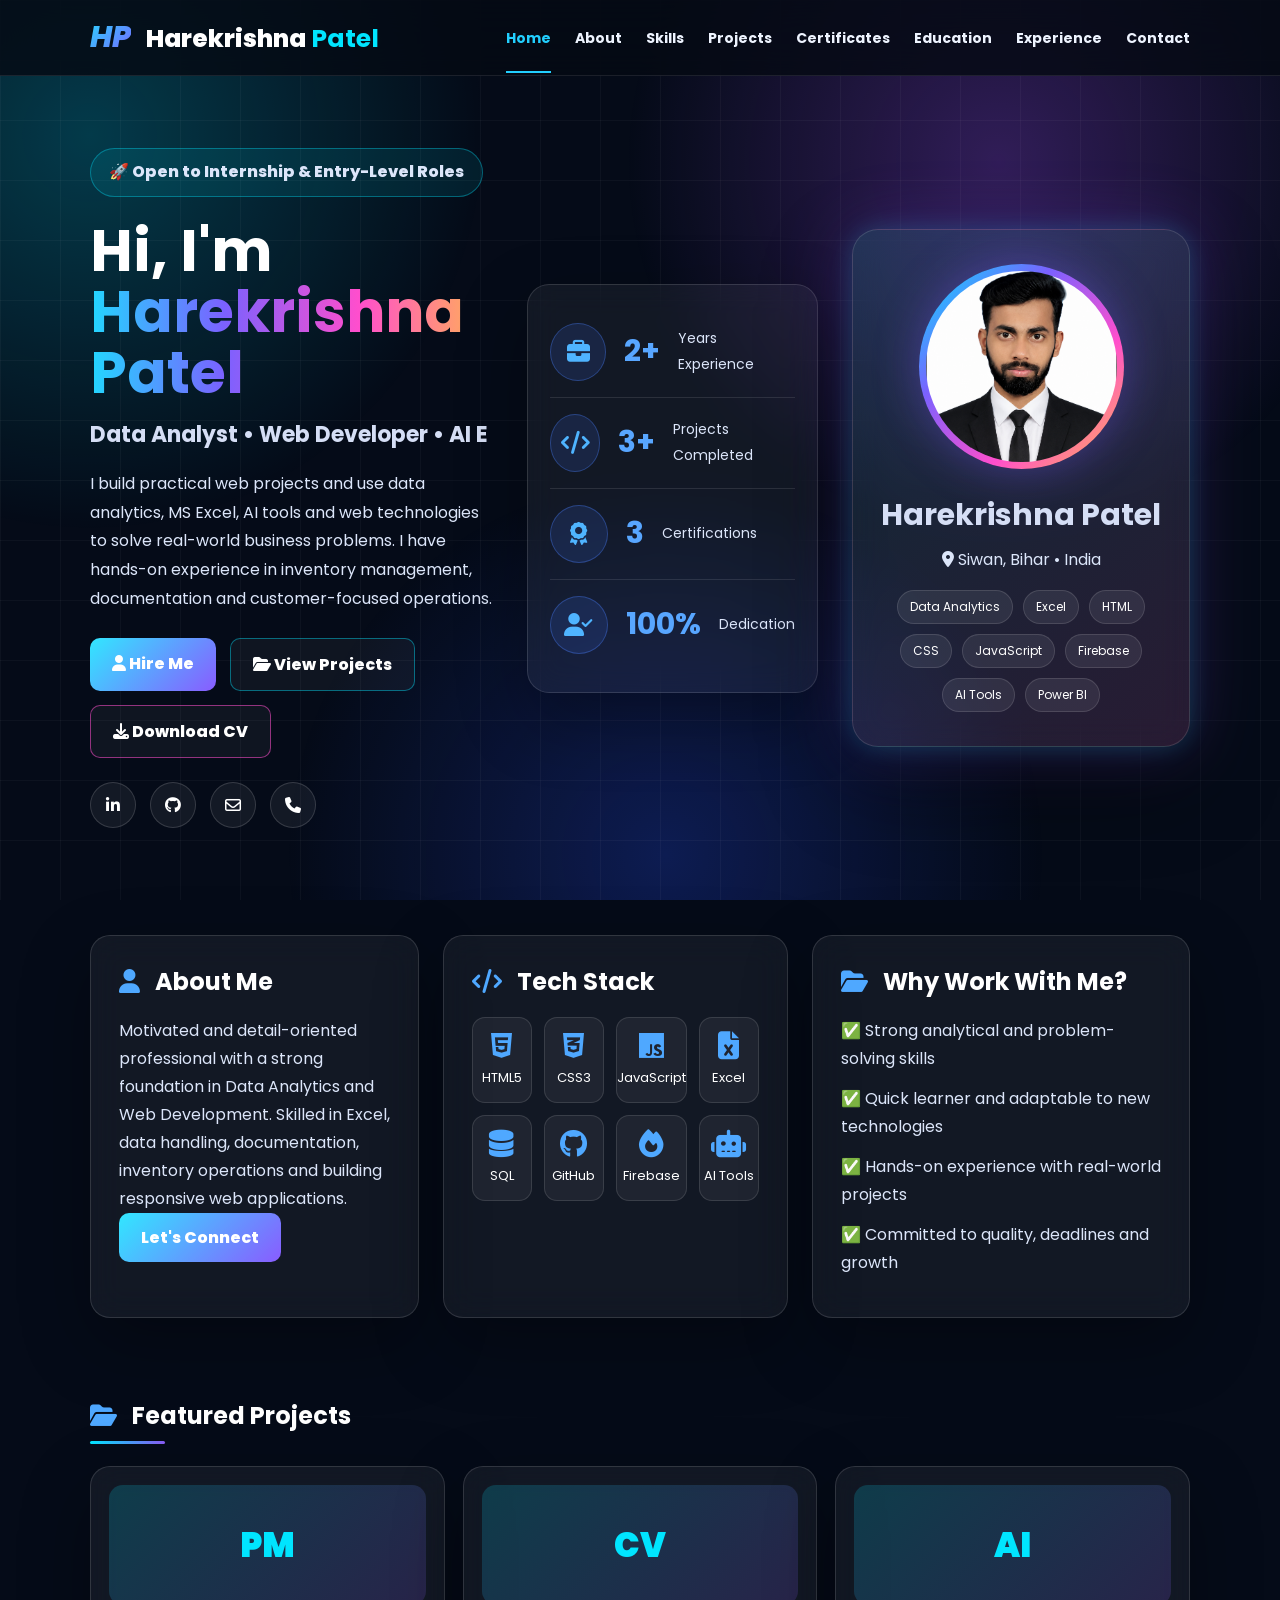
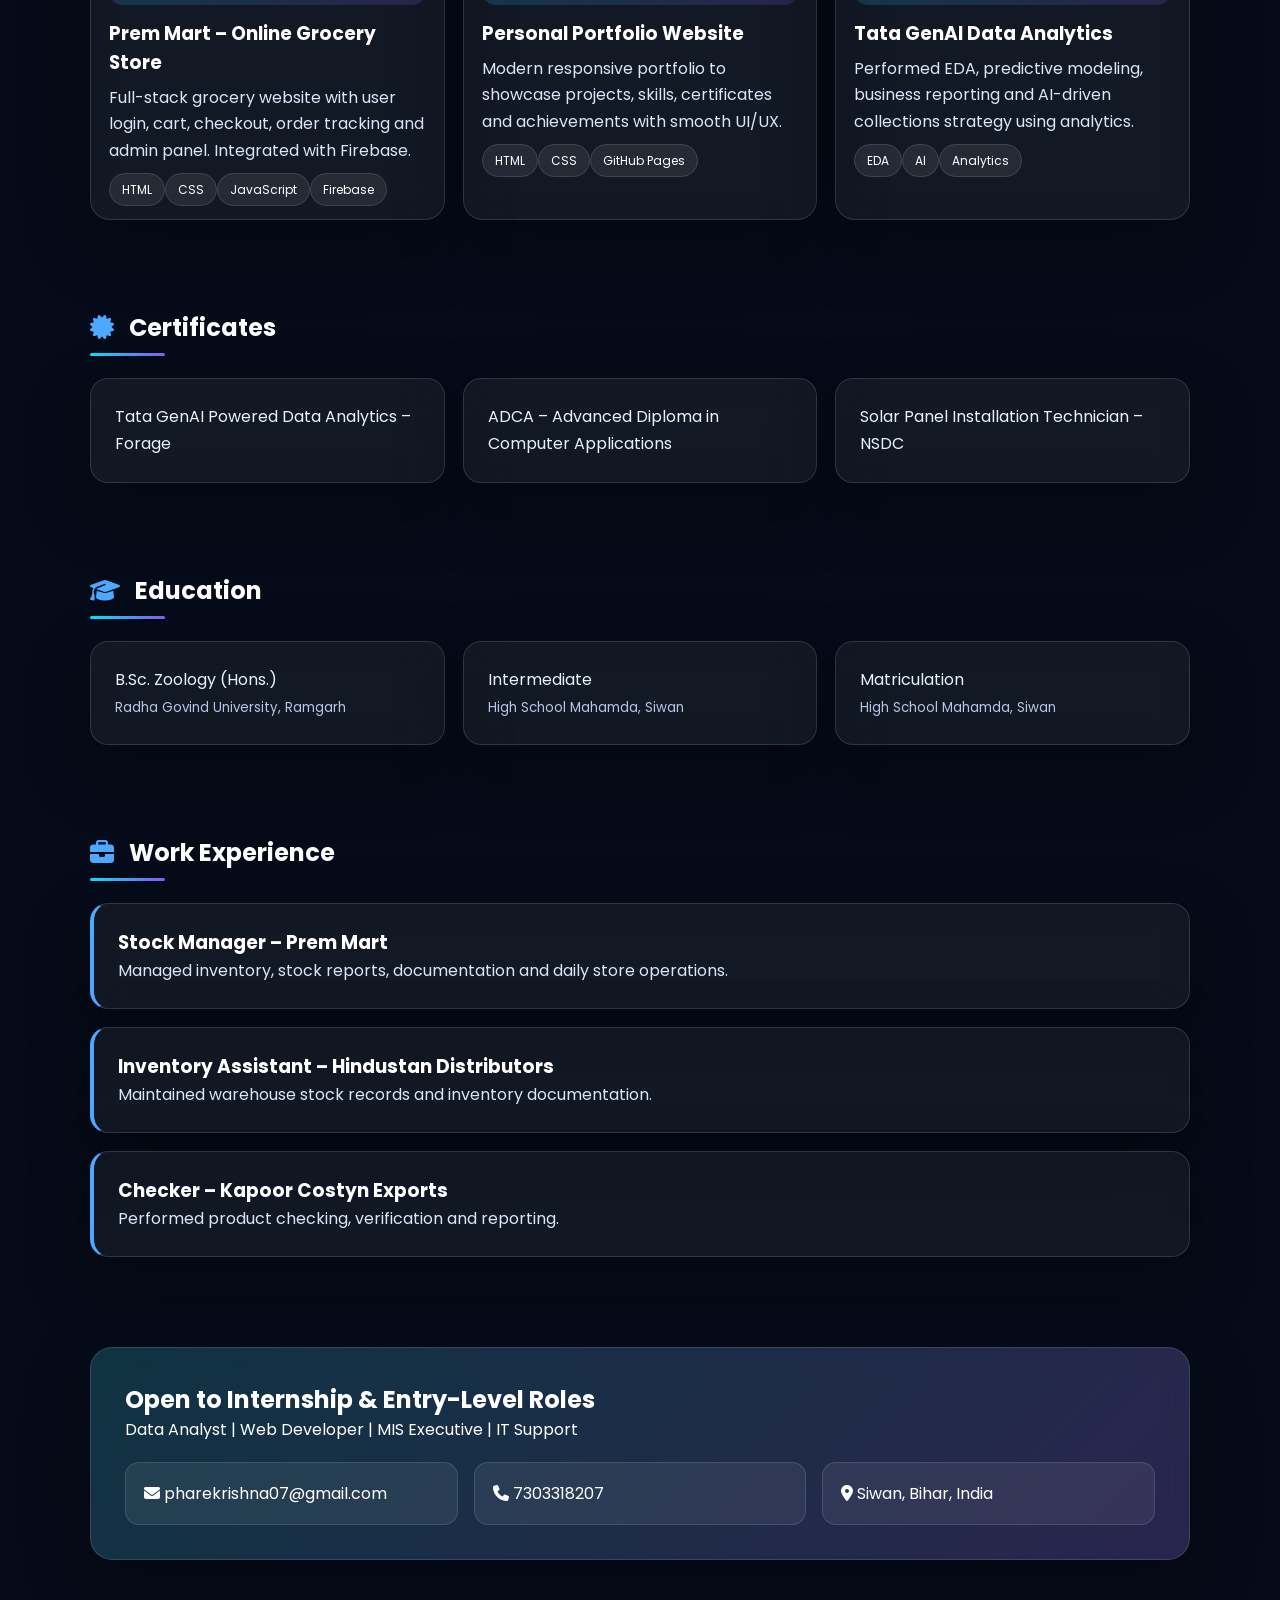
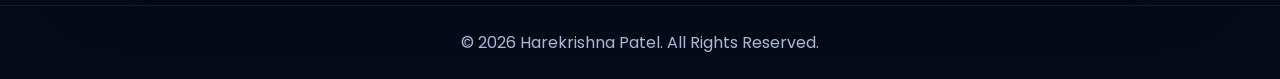
==== index.html @ 3c2cf958 "Add files via upload" ====
<!DOCTYPE html>
<html lang="en">
<head>
<meta charset="UTF-8"><meta name="viewport" content="width=device-width, initial-scale=1.0">
<title>Harekrishna Patel | Portfolio</title>
<link rel="stylesheet" href="style.css">
<link href="https://fonts.googleapis.com/css2?family=Poppins:wght@400;500;600;700;800;900&display=swap" rel="stylesheet">
<link rel="stylesheet" href="https://cdnjs.cloudflare.com/ajax/libs/font-awesome/6.5.0/css/all.min.css"/>
</head>
<body>
<header class="navbar">
  <div class="brand"><span>HP</span> Harekrishna <b>Patel</b></div>
  <nav>
    <a href="#home" class="active">Home</a><a href="#about">About</a><a href="#skills">Skills</a><a href="#projects">Projects</a><a href="#certificates">Certificates</a><a href="#education">Education</a><a href="#experience">Experience</a><a href="#contact">Contact</a>
  </nav>
</header>

<section id="home" class="hero">
  <div class="hero-text">
    <p class="badge">🚀 Open to Internship & Entry-Level Roles</p>
    <h1>Hi, I'm <span>Harekrishna Patel</span></h1>
    <h2 id="typing">Data Analyst • Web Developer • AI Enthusiast</h2>
    <p>I build practical web projects and use data analytics, MS Excel, AI tools and web technologies to solve real-world business problems. I have hands-on experience in inventory management, documentation and customer-focused operations.</p>
    <div class="btns">
      <a class="btn primary" href="#contact"><i class="fa-solid fa-user"></i> Hire Me</a>
      <a class="btn" href="#projects"><i class="fa-solid fa-folder-open"></i> View Projects</a>
      <a class="btn pink" href="Cv_Harekrishna_Patel.pdf" download><i class="fa-solid fa-download"></i> Download CV</a>
    </div>
    <div class="socials">
      <a href="https://www.linkedin.com/in/harekrishna-patel-20a221259" target="_blank"><i class="fa-brands fa-linkedin-in"></i></a>
      <a href="https://github.com/Harekrishna-9" target="_blank"><i class="fa-brands fa-github"></i></a>
      <a href="mailto:pharekrishna07@gmail.com"><i class="fa-regular fa-envelope"></i></a>
      <a href="tel:7303318207"><i class="fa-solid fa-phone"></i></a>
    </div>
  </div>
  <div class="stats-card">
    <div><i class="fa-solid fa-briefcase"></i><h3>2+</h3><p>Years Experience</p></div>
    <div><i class="fa-solid fa-code"></i><h3>3+</h3><p>Projects Completed</p></div>
    <div><i class="fa-solid fa-award"></i><h3>3</h3><p>Certifications</p></div>
    <div><i class="fa-solid fa-user-check"></i><h3>100%</h3><p>Dedication</p></div>
  </div>
  <div class="profile-card">
    <div class="photo"><img src="profile.jpg" alt="Harekrishna Patel"></div>
    <h2>Harekrishna Patel</h2><p><i class="fa-solid fa-location-dot"></i> Siwan, Bihar • India</p>
    <div class="chips"><span>Data Analytics</span><span>Excel</span><span>HTML</span><span>CSS</span><span>JavaScript</span><span>Firebase</span><span>AI Tools</span><span>Power BI</span></div>
  </div>
</section>

<section class="triple" id="about">
  <div class="glass"><h2><i class="fa-solid fa-user"></i> About Me</h2><p>Motivated and detail-oriented professional with a strong foundation in Data Analytics and Web Development. Skilled in Excel, data handling, documentation, inventory operations and building responsive web applications.</p><a class="btn primary small" href="#contact">Let's Connect</a></div>
  <div class="glass" id="skills"><h2><i class="fa-solid fa-code"></i> Tech Stack</h2><div class="skill-grid"><div><i class="fa-brands fa-html5"></i><span>HTML5</span></div><div><i class="fa-brands fa-css3-alt"></i><span>CSS3</span></div><div><i class="fa-brands fa-js"></i><span>JavaScript</span></div><div><i class="fa-solid fa-file-excel"></i><span>Excel</span></div><div><i class="fa-solid fa-database"></i><span>SQL</span></div><div><i class="fa-brands fa-github"></i><span>GitHub</span></div><div><i class="fa-solid fa-fire"></i><span>Firebase</span></div><div><i class="fa-solid fa-robot"></i><span>AI Tools</span></div></div></div>
  <div class="glass why"><h2><i class="fa-solid fa-folder-open"></i> Why Work With Me?</h2><p>✅ Strong analytical and problem-solving skills</p><p>✅ Quick learner and adaptable to new technologies</p><p>✅ Hands-on experience with real-world projects</p><p>✅ Committed to quality, deadlines and growth</p></div>
</section>

<section id="projects" class="section"><div class="title"><h2><i class="fa-solid fa-folder-open"></i> Featured Projects</h2></div><div class="projects">
<article class="project"><div class="thumb">PM</div><h3>Prem Mart – Online Grocery Store</h3><p>Full-stack grocery website with user login, cart, checkout, order tracking and admin panel. Integrated with Firebase.</p><span>HTML</span><span>CSS</span><span>JavaScript</span><span>Firebase</span></article>
<article class="project"><div class="thumb">CV</div><h3>Personal Portfolio Website</h3><p>Modern responsive portfolio to showcase projects, skills, certificates and achievements with smooth UI/UX.</p><span>HTML</span><span>CSS</span><span>GitHub Pages</span></article>
<article class="project"><div class="thumb">AI</div><h3>Tata GenAI Data Analytics</h3><p>Performed EDA, predictive modeling, business reporting and AI-driven collections strategy using analytics.</p><span>EDA</span><span>AI</span><span>Analytics</span></article>
</div></section>

<section id="certificates" class="section"><div class="title"><h2><i class="fa-solid fa-certificate"></i> Certificates</h2></div><div class="cards"><div>Tata GenAI Powered Data Analytics – Forage</div><div>ADCA – Advanced Diploma in Computer Applications</div><div>Solar Panel Installation Technician – NSDC</div></div></section>
<section id="education" class="section"><div class="title"><h2><i class="fa-solid fa-graduation-cap"></i> Education</h2></div><div class="cards"><div>B.Sc. Zoology (Hons.)<br><small>Radha Govind University, Ramgarh</small></div><div>Intermediate<br><small>High School Mahamda, Siwan</small></div><div>Matriculation<br><small>High School Mahamda, Siwan</small></div></div></section>
<section id="experience" class="section"><div class="title"><h2><i class="fa-solid fa-briefcase"></i> Work Experience</h2></div><div class="timeline"><div><h3>Stock Manager – Prem Mart</h3><p>Managed inventory, stock reports, documentation and daily store operations.</p></div><div><h3>Inventory Assistant – Hindustan Distributors</h3><p>Maintained warehouse stock records and inventory documentation.</p></div><div><h3>Checker – Kapoor Costyn Exports</h3><p>Performed product checking, verification and reporting.</p></div></div></section>
<section id="contact" class="section contact"><div class="contact-box"><h2>Open to Internship & Entry-Level Roles</h2><p>Data Analyst | Web Developer | MIS Executive | IT Support</p><div class="contact-grid"><div><i class="fa-solid fa-envelope"></i> pharekrishna07@gmail.com</div><div><i class="fa-solid fa-phone"></i> 7303318207</div><div><i class="fa-solid fa-location-dot"></i> Siwan, Bihar, India</div></div></div></section>
<footer>© 2026 Harekrishna Patel. All Rights Reserved.</footer>
<script src="script.js"></script>
</body></html>
---- style.css ----
*{margin:0;padding:0;box-sizing:border-box;scroll-behavior:smooth}body{font-family:Poppins,sans-serif;background:#050b18;color:white;overflow-x:hidden}body:before{content:"";position:fixed;inset:0;background:linear-gradient(rgba(255,255,255,.035) 1px,transparent 1px),linear-gradient(90deg,rgba(255,255,255,.035) 1px,transparent 1px),radial-gradient(circle at 7% 15%,rgba(0,229,255,.22),transparent 28%),radial-gradient(circle at 78% 18%,rgba(165,76,255,.28),transparent 30%),radial-gradient(circle at 52% 95%,rgba(40,80,255,.25),transparent 35%);background-size:60px 60px,60px 60px,100% 100%,100% 100%,100% 100%;z-index:-2}.navbar{height:76px;padding:0 7%;display:flex;align-items:center;justify-content:space-between;position:sticky;top:0;z-index:99;background:rgba(5,10,20,.82);backdrop-filter:blur(20px);border-bottom:1px solid rgba(255,255,255,.09)}.brand{font-size:25px;font-weight:800}.brand span{font-size:30px;font-style:italic;background:linear-gradient(135deg,#28d7ff,#7b61ff);-webkit-background-clip:text;color:transparent;margin-right:10px}.brand b{color:#00e5ff}nav a{color:#eef4ff;text-decoration:none;margin-left:24px;font-size:14px;font-weight:700;position:relative}nav a:hover,nav a.active{color:#22cfff}nav a.active:after{content:"";position:absolute;left:0;right:0;bottom:-25px;height:2px;background:#22cfff}.hero{min-height:calc(100vh - 76px);padding:55px 7%;display:grid;grid-template-columns:1.25fr .72fr 1.05fr;gap:34px;align-items:center}.badge{display:inline-block;padding:9px 18px;border-radius:999px;color:#00e5ff;background:rgba(0,229,255,.09);border:1px solid rgba(0,229,255,.35);font-weight:800;margin-bottom:24px}.hero h1{font-size:58px;line-height:1.05;margin-bottom:14px}.hero h1 span{display:block;background:linear-gradient(90deg,#22d7ff,#7b61ff,#ff4ecd,#ffb84d);-webkit-background-clip:text;color:transparent}.hero h2{font-size:22px;color:#d5def5;min-height:34px;margin-bottom:18px}.hero p{color:#dce6fa;line-height:1.8;max-width:650px}.btns,.socials{display:flex;gap:14px;flex-wrap:wrap;margin-top:24px}.btn{padding:13px 22px;border-radius:10px;text-decoration:none;color:white;font-weight:800;border:1px solid rgba(0,229,255,.42);background:rgba(255,255,255,.045);transition:.3s}.btn.primary{background:linear-gradient(135deg,#31e7ff,#895cff);border:none}.btn.pink{border-color:rgba(255,78,205,.55)}.btn:hover{transform:translateY(-5px);box-shadow:0 14px 35px rgba(0,229,255,.25)}.socials a{width:46px;height:46px;border-radius:50%;display:grid;place-items:center;color:white;text-decoration:none;background:rgba(255,255,255,.06);border:1px solid rgba(255,255,255,.15);transition:.3s}.socials a:hover{color:#00e5ff;transform:translateY(-5px)}.stats-card,.profile-card,.glass,.project,.cards div,.timeline div,.contact-box{background:rgba(255,255,255,.055);border:1px solid rgba(255,255,255,.13);box-shadow:0 25px 70px rgba(0,0,0,.30);backdrop-filter:blur(16px)}.stats-card{border-radius:22px;padding:22px}.stats-card div{display:flex;align-items:center;gap:18px;padding:16px 0;border-bottom:1px solid rgba(255,255,255,.10)}.stats-card div:last-child{border-bottom:none}.stats-card i{width:58px;height:58px;border-radius:50%;display:grid;place-items:center;font-size:23px;color:#4fb4ff;background:rgba(65,120,255,.14);border:1px solid rgba(75,130,255,.35)}.stats-card h3{font-size:30px;color:#58a6ff}.stats-card p{font-size:14px;color:#dce6fa}.profile-card{border-radius:26px;padding:34px 28px;text-align:center;background:linear-gradient(145deg,rgba(0,229,255,.10),rgba(255,78,205,.10)),rgba(255,255,255,.045);box-shadow:0 0 25px rgba(0,255,255,.16),0 0 65px rgba(140,80,255,.27),0 35px 90px rgba(0,0,0,.48)}.photo{width:205px;height:205px;margin:0 auto 24px;padding:7px;border-radius:50%;background:linear-gradient(135deg,#00e5ff,#7b61ff,#ff4ecd,#ffb84d);box-shadow:0 0 45px rgba(124,92,255,.38)}.photo img{width:100%;height:100%;object-fit:cover;border-radius:50%;background:#fff}.profile-card h2{font-size:30px;margin-bottom:8px}.chips{display:flex;gap:10px;justify-content:center;flex-wrap:wrap;margin-top:16px}.chips span,.project span{font-size:12px;padding:7px 12px;border-radius:999px;background:rgba(255,255,255,.08);border:1px solid rgba(255,255,255,.12)}.triple{padding:35px 7%;display:grid;grid-template-columns:1fr 1.05fr 1.15fr;gap:24px}.glass{border-radius:20px;padding:28px}.glass h2,.title h2{font-size:24px;margin-bottom:18px}.glass h2 i,.title i{color:#4fa8ff;margin-right:10px}.glass p{color:#dce6fa;line-height:1.75;margin-bottom:12px}.skill-grid{display:grid;grid-template-columns:repeat(4,1fr);gap:12px}.skill-grid div{min-height:86px;border-radius:13px;background:rgba(255,255,255,.055);border:1px solid rgba(255,255,255,.12);display:flex;flex-direction:column;align-items:center;justify-content:center;transition:.3s}.skill-grid div:hover{transform:translateY(-7px);border-color:#22cfff}.skill-grid i{font-size:28px;color:#4fa8ff;margin-bottom:8px}.skill-grid span{font-size:13px}.section{padding:45px 7%}.title{margin-bottom:22px}.title h2:after{content:"";display:block;width:75px;height:3px;background:linear-gradient(90deg,#00e5ff,#8b5cf6);margin-top:8px;border-radius:20px}.projects{display:grid;grid-template-columns:repeat(3,1fr);gap:18px}.project{border-radius:20px;padding:18px;transition:.3s}.project:hover,.glass:hover,.cards div:hover,.timeline div:hover{transform:translateY(-6px);border-color:rgba(0,229,255,.45)}.thumb{height:120px;border-radius:14px;display:grid;place-items:center;font-size:34px;font-weight:900;color:#00e5ff;background:linear-gradient(135deg,rgba(0,229,255,.18),rgba(139,92,246,.18));margin-bottom:14px}.project h3{margin-bottom:8px}.project p{color:#dce6fa;line-height:1.65;margin-bottom:12px}.cards{display:grid;grid-template-columns:repeat(3,1fr);gap:18px}.cards div{border-radius:18px;padding:24px;color:#eaf2ff;line-height:1.7}.cards small{color:#b8c7e6}.timeline{display:grid;gap:18px}.timeline div{border-radius:18px;padding:24px;border-left:4px solid #4fa8ff}.timeline p{color:#dce6fa;line-height:1.7}.contact-box{border-radius:22px;padding:34px;background:linear-gradient(135deg,rgba(0,229,255,.14),rgba(139,92,246,.20)),rgba(255,255,255,.05)}.contact-grid{display:grid;grid-template-columns:repeat(3,1fr);gap:16px;margin-top:20px}.contact-grid div{padding:18px;border-radius:14px;background:rgba(255,255,255,.07);border:1px solid rgba(255,255,255,.12)}footer{text-align:center;color:#aebcda;padding:24px 7%;border-top:1px solid rgba(255,255,255,.08)}.reveal{opacity:0;transform:translateY(35px);transition:.8s}.reveal.show{opacity:1;transform:translateY(0)}.back-top{position:fixed;right:22px;bottom:22px;width:46px;height:46px;border:none;border-radius:50%;background:linear-gradient(135deg,#39e9ff,#8b5cf6);color:white;font-size:22px;z-index:999;opacity:0;visibility:hidden}.back-top.show{opacity:1;visibility:visible}@media(max-width:1100px){nav{display:none}.hero,.triple{grid-template-columns:1fr;text-align:center}.hero p{margin:auto}.btns,.socials{justify-content:center}.projects,.cards,.contact-grid{grid-template-columns:1fr}.stats-card{max-width:520px;margin:auto}}@media(max-width:650px){.hero{padding:40px 5%}.hero h1{font-size:40px}.photo{width:175px;height:175px}.skill-grid{grid-template-columns:repeat(2,1fr)}.section,.triple{padding-left:5%;padding-right:5%}.btn{width:100%;justify-content:center}}
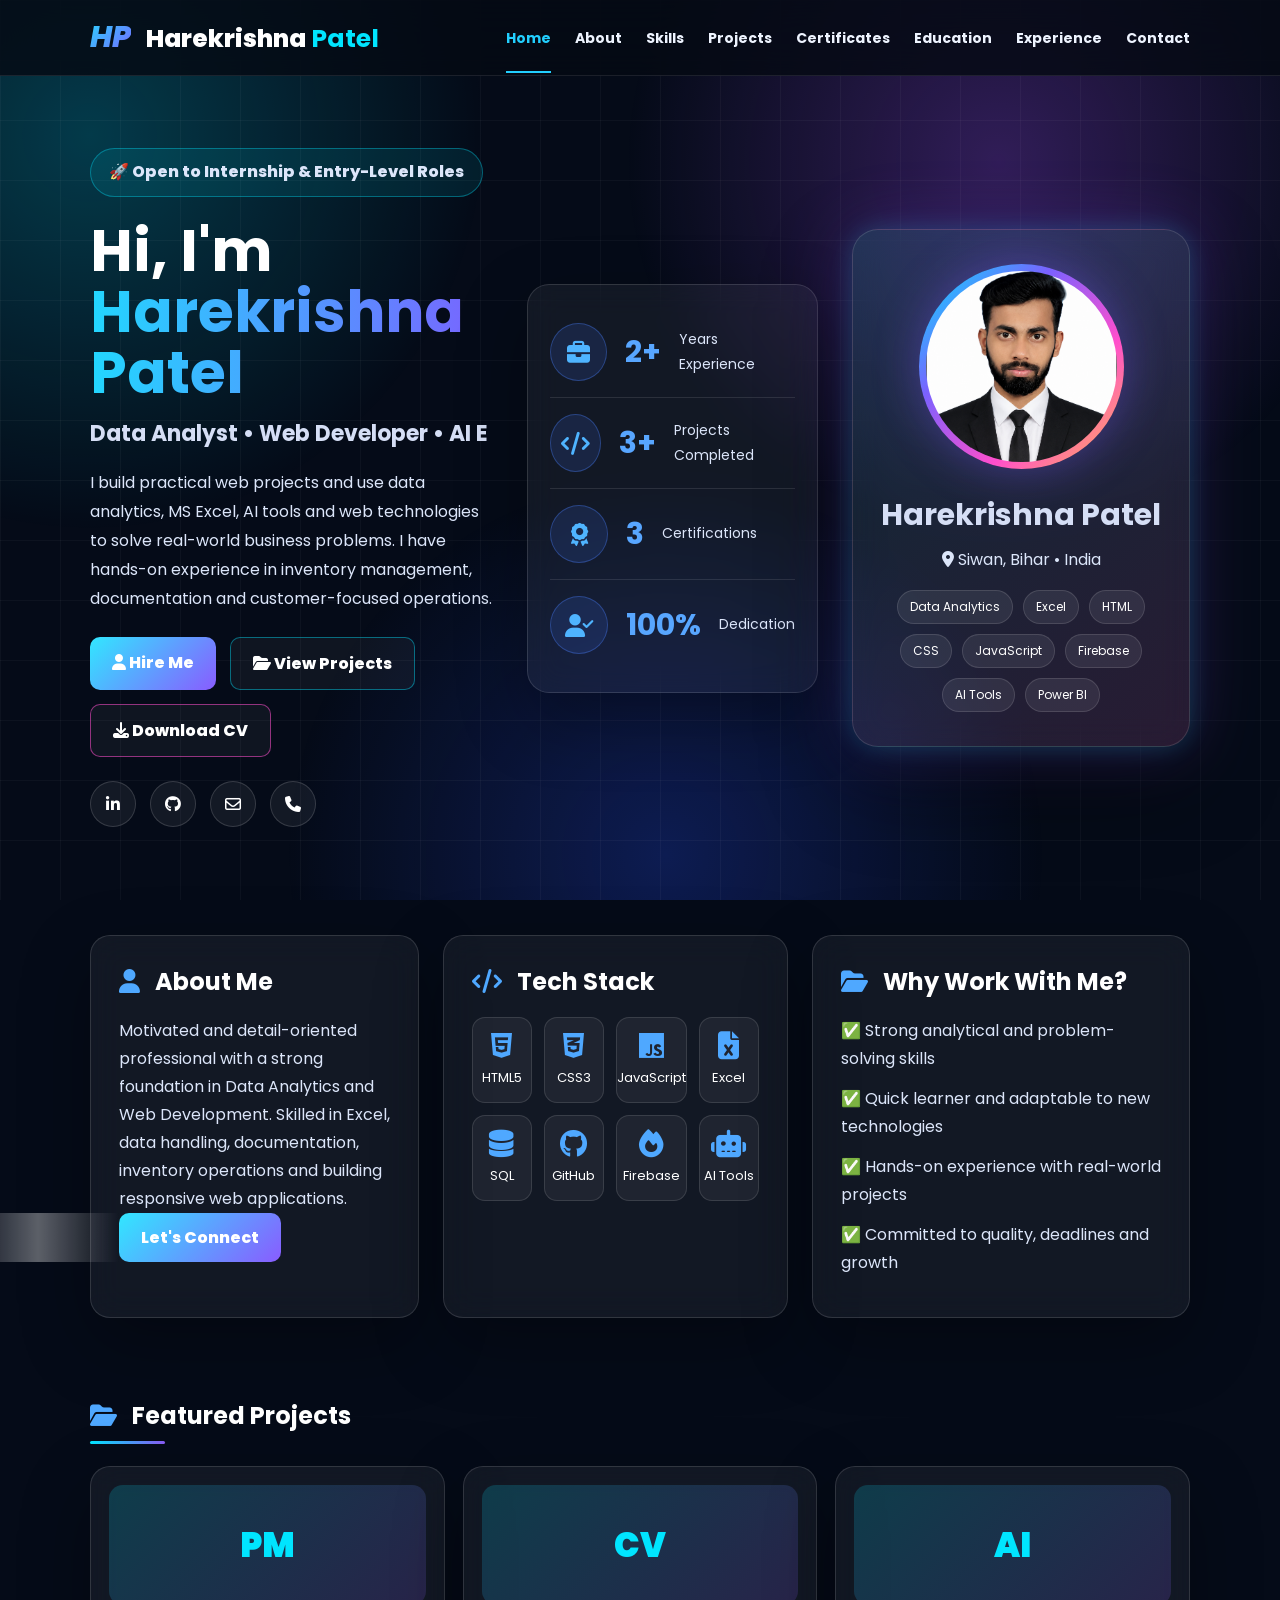
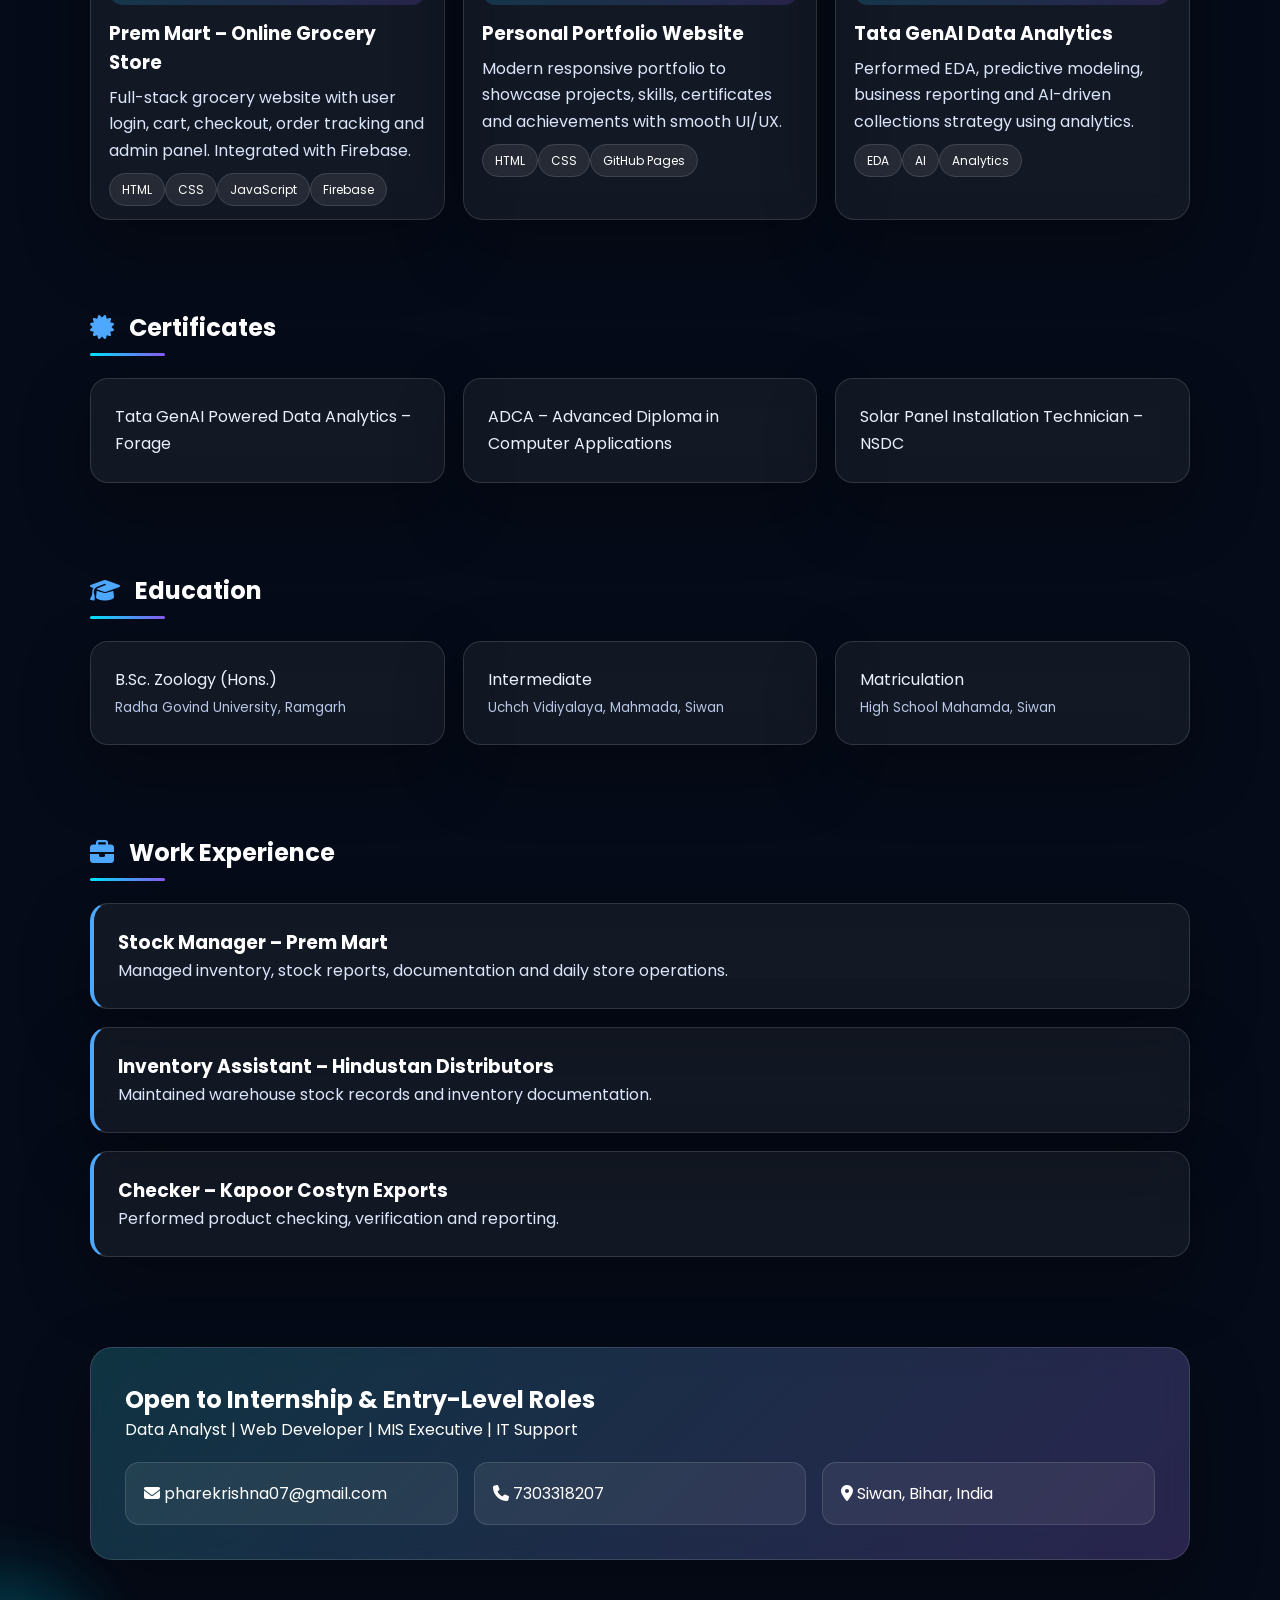
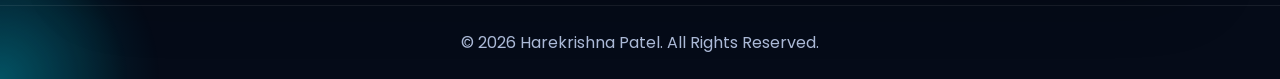
==== commit 0f8a7b69: "Update index.html" ====
--- a/index.html
+++ b/index.html
@@ -59,9 +59,9 @@
 </div></section>
 
 <section id="certificates" class="section"><div class="title"><h2><i class="fa-solid fa-certificate"></i> Certificates</h2></div><div class="cards"><div>Tata GenAI Powered Data Analytics – Forage</div><div>ADCA – Advanced Diploma in Computer Applications</div><div>Solar Panel Installation Technician – NSDC</div></div></section>
-<section id="education" class="section"><div class="title"><h2><i class="fa-solid fa-graduation-cap"></i> Education</h2></div><div class="cards"><div>B.Sc. Zoology (Hons.)<br><small>Radha Govind University, Ramgarh</small></div><div>Intermediate<br><small>High School Mahamda, Siwan</small></div><div>Matriculation<br><small>High School Mahamda, Siwan</small></div></div></section>
+<section id="education" class="section"><div class="title"><h2><i class="fa-solid fa-graduation-cap"></i> Education</h2></div><div class="cards"><div>B.Sc. Zoology (Hons.)<br><small>Radha Govind University, Ramgarh</small></div><div>Intermediate<br><small>Uchch Vidiyalaya, Mahmada, Siwan</small></div><div>Matriculation<br><small>High School Mahamda, Siwan</small></div></div></section>
 <section id="experience" class="section"><div class="title"><h2><i class="fa-solid fa-briefcase"></i> Work Experience</h2></div><div class="timeline"><div><h3>Stock Manager – Prem Mart</h3><p>Managed inventory, stock reports, documentation and daily store operations.</p></div><div><h3>Inventory Assistant – Hindustan Distributors</h3><p>Maintained warehouse stock records and inventory documentation.</p></div><div><h3>Checker – Kapoor Costyn Exports</h3><p>Performed product checking, verification and reporting.</p></div></div></section>
 <section id="contact" class="section contact"><div class="contact-box"><h2>Open to Internship & Entry-Level Roles</h2><p>Data Analyst | Web Developer | MIS Executive | IT Support</p><div class="contact-grid"><div><i class="fa-solid fa-envelope"></i> pharekrishna07@gmail.com</div><div><i class="fa-solid fa-phone"></i> 7303318207</div><div><i class="fa-solid fa-location-dot"></i> Siwan, Bihar, India</div></div></div></section>
 <footer>© 2026 Harekrishna Patel. All Rights Reserved.</footer>
 <script src="script.js"></script>
-</body></html>+</body></html>
--- a/style.css
+++ b/style.css
@@ -1 +1,150 @@
-*{margin:0;padding:0;box-sizing:border-box;scroll-behavior:smooth}body{font-family:Poppins,sans-serif;background:#050b18;color:white;overflow-x:hidden}body:before{content:"";position:fixed;inset:0;background:linear-gradient(rgba(255,255,255,.035) 1px,transparent 1px),linear-gradient(90deg,rgba(255,255,255,.035) 1px,transparent 1px),radial-gradient(circle at 7% 15%,rgba(0,229,255,.22),transparent 28%),radial-gradient(circle at 78% 18%,rgba(165,76,255,.28),transparent 30%),radial-gradient(circle at 52% 95%,rgba(40,80,255,.25),transparent 35%);background-size:60px 60px,60px 60px,100% 100%,100% 100%,100% 100%;z-index:-2}.navbar{height:76px;padding:0 7%;display:flex;align-items:center;justify-content:space-between;position:sticky;top:0;z-index:99;background:rgba(5,10,20,.82);backdrop-filter:blur(20px);border-bottom:1px solid rgba(255,255,255,.09)}.brand{font-size:25px;font-weight:800}.brand span{font-size:30px;font-style:italic;background:linear-gradient(135deg,#28d7ff,#7b61ff);-webkit-background-clip:text;color:transparent;margin-right:10px}.brand b{color:#00e5ff}nav a{color:#eef4ff;text-decoration:none;margin-left:24px;font-size:14px;font-weight:700;position:relative}nav a:hover,nav a.active{color:#22cfff}nav a.active:after{content:"";position:absolute;left:0;right:0;bottom:-25px;height:2px;background:#22cfff}.hero{min-height:calc(100vh - 76px);padding:55px 7%;display:grid;grid-template-columns:1.25fr .72fr 1.05fr;gap:34px;align-items:center}.badge{display:inline-block;padding:9px 18px;border-radius:999px;color:#00e5ff;background:rgba(0,229,255,.09);border:1px solid rgba(0,229,255,.35);font-weight:800;margin-bottom:24px}.hero h1{font-size:58px;line-height:1.05;margin-bottom:14px}.hero h1 span{display:block;background:linear-gradient(90deg,#22d7ff,#7b61ff,#ff4ecd,#ffb84d);-webkit-background-clip:text;color:transparent}.hero h2{font-size:22px;color:#d5def5;min-height:34px;margin-bottom:18px}.hero p{color:#dce6fa;line-height:1.8;max-width:650px}.btns,.socials{display:flex;gap:14px;flex-wrap:wrap;margin-top:24px}.btn{padding:13px 22px;border-radius:10px;text-decoration:none;color:white;font-weight:800;border:1px solid rgba(0,229,255,.42);background:rgba(255,255,255,.045);transition:.3s}.btn.primary{background:linear-gradient(135deg,#31e7ff,#895cff);border:none}.btn.pink{border-color:rgba(255,78,205,.55)}.btn:hover{transform:translateY(-5px);box-shadow:0 14px 35px rgba(0,229,255,.25)}.socials a{width:46px;height:46px;border-radius:50%;display:grid;place-items:center;color:white;text-decoration:none;background:rgba(255,255,255,.06);border:1px solid rgba(255,255,255,.15);transition:.3s}.socials a:hover{color:#00e5ff;transform:translateY(-5px)}.stats-card,.profile-card,.glass,.project,.cards div,.timeline div,.contact-box{background:rgba(255,255,255,.055);border:1px solid rgba(255,255,255,.13);box-shadow:0 25px 70px rgba(0,0,0,.30);backdrop-filter:blur(16px)}.stats-card{border-radius:22px;padding:22px}.stats-card div{display:flex;align-items:center;gap:18px;padding:16px 0;border-bottom:1px solid rgba(255,255,255,.10)}.stats-card div:last-child{border-bottom:none}.stats-card i{width:58px;height:58px;border-radius:50%;display:grid;place-items:center;font-size:23px;color:#4fb4ff;background:rgba(65,120,255,.14);border:1px solid rgba(75,130,255,.35)}.stats-card h3{font-size:30px;color:#58a6ff}.stats-card p{font-size:14px;color:#dce6fa}.profile-card{border-radius:26px;padding:34px 28px;text-align:center;background:linear-gradient(145deg,rgba(0,229,255,.10),rgba(255,78,205,.10)),rgba(255,255,255,.045);box-shadow:0 0 25px rgba(0,255,255,.16),0 0 65px rgba(140,80,255,.27),0 35px 90px rgba(0,0,0,.48)}.photo{width:205px;height:205px;margin:0 auto 24px;padding:7px;border-radius:50%;background:linear-gradient(135deg,#00e5ff,#7b61ff,#ff4ecd,#ffb84d);box-shadow:0 0 45px rgba(124,92,255,.38)}.photo img{width:100%;height:100%;object-fit:cover;border-radius:50%;background:#fff}.profile-card h2{font-size:30px;margin-bottom:8px}.chips{display:flex;gap:10px;justify-content:center;flex-wrap:wrap;margin-top:16px}.chips span,.project span{font-size:12px;padding:7px 12px;border-radius:999px;background:rgba(255,255,255,.08);border:1px solid rgba(255,255,255,.12)}.triple{padding:35px 7%;display:grid;grid-template-columns:1fr 1.05fr 1.15fr;gap:24px}.glass{border-radius:20px;padding:28px}.glass h2,.title h2{font-size:24px;margin-bottom:18px}.glass h2 i,.title i{color:#4fa8ff;margin-right:10px}.glass p{color:#dce6fa;line-height:1.75;margin-bottom:12px}.skill-grid{display:grid;grid-template-columns:repeat(4,1fr);gap:12px}.skill-grid div{min-height:86px;border-radius:13px;background:rgba(255,255,255,.055);border:1px solid rgba(255,255,255,.12);display:flex;flex-direction:column;align-items:center;justify-content:center;transition:.3s}.skill-grid div:hover{transform:translateY(-7px);border-color:#22cfff}.skill-grid i{font-size:28px;color:#4fa8ff;margin-bottom:8px}.skill-grid span{font-size:13px}.section{padding:45px 7%}.title{margin-bottom:22px}.title h2:after{content:"";display:block;width:75px;height:3px;background:linear-gradient(90deg,#00e5ff,#8b5cf6);margin-top:8px;border-radius:20px}.projects{display:grid;grid-template-columns:repeat(3,1fr);gap:18px}.project{border-radius:20px;padding:18px;transition:.3s}.project:hover,.glass:hover,.cards div:hover,.timeline div:hover{transform:translateY(-6px);border-color:rgba(0,229,255,.45)}.thumb{height:120px;border-radius:14px;display:grid;place-items:center;font-size:34px;font-weight:900;color:#00e5ff;background:linear-gradient(135deg,rgba(0,229,255,.18),rgba(139,92,246,.18));margin-bottom:14px}.project h3{margin-bottom:8px}.project p{color:#dce6fa;line-height:1.65;margin-bottom:12px}.cards{display:grid;grid-template-columns:repeat(3,1fr);gap:18px}.cards div{border-radius:18px;padding:24px;color:#eaf2ff;line-height:1.7}.cards small{color:#b8c7e6}.timeline{display:grid;gap:18px}.timeline div{border-radius:18px;padding:24px;border-left:4px solid #4fa8ff}.timeline p{color:#dce6fa;line-height:1.7}.contact-box{border-radius:22px;padding:34px;background:linear-gradient(135deg,rgba(0,229,255,.14),rgba(139,92,246,.20)),rgba(255,255,255,.05)}.contact-grid{display:grid;grid-template-columns:repeat(3,1fr);gap:16px;margin-top:20px}.contact-grid div{padding:18px;border-radius:14px;background:rgba(255,255,255,.07);border:1px solid rgba(255,255,255,.12)}footer{text-align:center;color:#aebcda;padding:24px 7%;border-top:1px solid rgba(255,255,255,.08)}.reveal{opacity:0;transform:translateY(35px);transition:.8s}.reveal.show{opacity:1;transform:translateY(0)}.back-top{position:fixed;right:22px;bottom:22px;width:46px;height:46px;border:none;border-radius:50%;background:linear-gradient(135deg,#39e9ff,#8b5cf6);color:white;font-size:22px;z-index:999;opacity:0;visibility:hidden}.back-top.show{opacity:1;visibility:visible}@media(max-width:1100px){nav{display:none}.hero,.triple{grid-template-columns:1fr;text-align:center}.hero p{margin:auto}.btns,.socials{justify-content:center}.projects,.cards,.contact-grid{grid-template-columns:1fr}.stats-card{max-width:520px;margin:auto}}@media(max-width:650px){.hero{padding:40px 5%}.hero h1{font-size:40px}.photo{width:175px;height:175px}.skill-grid{grid-template-columns:repeat(2,1fr)}.section,.triple{padding-left:5%;padding-right:5%}.btn{width:100%;justify-content:center}}+*{margin:0;padding:0;box-sizing:border-box;scroll-behavior:smooth}body{font-family:Poppins,sans-serif;background:#050b18;color:white;overflow-x:hidden}body:before{content:"";position:fixed;inset:0;background:linear-gradient(rgba(255,255,255,.035) 1px,transparent 1px),linear-gradient(90deg,rgba(255,255,255,.035) 1px,transparent 1px),radial-gradient(circle at 7% 15%,rgba(0,229,255,.22),transparent 28%),radial-gradient(circle at 78% 18%,rgba(165,76,255,.28),transparent 30%),radial-gradient(circle at 52% 95%,rgba(40,80,255,.25),transparent 35%);background-size:60px 60px,60px 60px,100% 100%,100% 100%,100% 100%;z-index:-2}.navbar{height:76px;padding:0 7%;display:flex;align-items:center;justify-content:space-between;position:sticky;top:0;z-index:99;background:rgba(5,10,20,.82);backdrop-filter:blur(20px);border-bottom:1px solid rgba(255,255,255,.09)}.brand{font-size:25px;font-weight:800}.brand span{font-size:30px;font-style:italic;background:linear-gradient(135deg,#28d7ff,#7b61ff);-webkit-background-clip:text;color:transparent;margin-right:10px}.brand b{color:#00e5ff}nav a{color:#eef4ff;text-decoration:none;margin-left:24px;font-size:14px;font-weight:700;position:relative}nav a:hover,nav a.active{color:#22cfff}nav a.active:after{content:"";position:absolute;left:0;right:0;bottom:-25px;height:2px;background:#22cfff}.hero{min-height:calc(100vh - 76px);padding:55px 7%;display:grid;grid-template-columns:1.25fr .72fr 1.05fr;gap:34px;align-items:center}.badge{display:inline-block;padding:9px 18px;border-radius:999px;color:#00e5ff;background:rgba(0,229,255,.09);border:1px solid rgba(0,229,255,.35);font-weight:800;margin-bottom:24px}.hero h1{font-size:58px;line-height:1.05;margin-bottom:14px}.hero h1 span{display:block;background:linear-gradient(90deg,#22d7ff,#7b61ff,#ff4ecd,#ffb84d);-webkit-background-clip:text;color:transparent}.hero h2{font-size:22px;color:#d5def5;min-height:34px;margin-bottom:18px}.hero p{color:#dce6fa;line-height:1.8;max-width:650px}.btns,.socials{display:flex;gap:14px;flex-wrap:wrap;margin-top:24px}.btn{padding:13px 22px;border-radius:10px;text-decoration:none;color:white;font-weight:800;border:1px solid rgba(0,229,255,.42);background:rgba(255,255,255,.045);transition:.3s}.btn.primary{background:linear-gradient(135deg,#31e7ff,#895cff);border:none}.btn.pink{border-color:rgba(255,78,205,.55)}.btn:hover{transform:translateY(-5px);box-shadow:0 14px 35px rgba(0,229,255,.25)}.socials a{width:46px;height:46px;border-radius:50%;display:grid;place-items:center;color:white;text-decoration:none;background:rgba(255,255,255,.06);border:1px solid rgba(255,255,255,.15);transition:.3s}.socials a:hover{color:#00e5ff;transform:translateY(-5px)}.stats-card,.profile-card,.glass,.project,.cards div,.timeline div,.contact-box{background:rgba(255,255,255,.055);border:1px solid rgba(255,255,255,.13);box-shadow:0 25px 70px rgba(0,0,0,.30);backdrop-filter:blur(16px)}.stats-card{border-radius:22px;padding:22px}.stats-card div{display:flex;align-items:center;gap:18px;padding:16px 0;border-bottom:1px solid rgba(255,255,255,.10)}.stats-card div:last-child{border-bottom:none}.stats-card i{width:58px;height:58px;border-radius:50%;display:grid;place-items:center;font-size:23px;color:#4fb4ff;background:rgba(65,120,255,.14);border:1px solid rgba(75,130,255,.35)}.stats-card h3{font-size:30px;color:#58a6ff}.stats-card p{font-size:14px;color:#dce6fa}.profile-card{border-radius:26px;padding:34px 28px;text-align:center;background:linear-gradient(145deg,rgba(0,229,255,.10),rgba(255,78,205,.10)),rgba(255,255,255,.045);box-shadow:0 0 25px rgba(0,255,255,.16),0 0 65px rgba(140,80,255,.27),0 35px 90px rgba(0,0,0,.48)}.photo{width:205px;height:205px;margin:0 auto 24px;padding:7px;border-radius:50%;background:linear-gradient(135deg,#00e5ff,#7b61ff,#ff4ecd,#ffb84d);box-shadow:0 0 45px rgba(124,92,255,.38)}.photo img{width:100%;height:100%;object-fit:cover;border-radius:50%;background:#fff}.profile-card h2{font-size:30px;margin-bottom:8px}.chips{display:flex;gap:10px;justify-content:center;flex-wrap:wrap;margin-top:16px}.chips span,.project span{font-size:12px;padding:7px 12px;border-radius:999px;background:rgba(255,255,255,.08);border:1px solid rgba(255,255,255,.12)}.triple{padding:35px 7%;display:grid;grid-template-columns:1fr 1.05fr 1.15fr;gap:24px}.glass{border-radius:20px;padding:28px}.glass h2,.title h2{font-size:24px;margin-bottom:18px}.glass h2 i,.title i{color:#4fa8ff;margin-right:10px}.glass p{color:#dce6fa;line-height:1.75;margin-bottom:12px}.skill-grid{display:grid;grid-template-columns:repeat(4,1fr);gap:12px}.skill-grid div{min-height:86px;border-radius:13px;background:rgba(255,255,255,.055);border:1px solid rgba(255,255,255,.12);display:flex;flex-direction:column;align-items:center;justify-content:center;transition:.3s}.skill-grid div:hover{transform:translateY(-7px);border-color:#22cfff}.skill-grid i{font-size:28px;color:#4fa8ff;margin-bottom:8px}.skill-grid span{font-size:13px}.section{padding:45px 7%}.title{margin-bottom:22px}.title h2:after{content:"";display:block;width:75px;height:3px;background:linear-gradient(90deg,#00e5ff,#8b5cf6);margin-top:8px;border-radius:20px}.projects{display:grid;grid-template-columns:repeat(3,1fr);gap:18px}.project{border-radius:20px;padding:18px;transition:.3s}.project:hover,.glass:hover,.cards div:hover,.timeline div:hover{transform:translateY(-6px);border-color:rgba(0,229,255,.45)}.thumb{height:120px;border-radius:14px;display:grid;place-items:center;font-size:34px;font-weight:900;color:#00e5ff;background:linear-gradient(135deg,rgba(0,229,255,.18),rgba(139,92,246,.18));margin-bottom:14px}.project h3{margin-bottom:8px}.project p{color:#dce6fa;line-height:1.65;margin-bottom:12px}.cards{display:grid;grid-template-columns:repeat(3,1fr);gap:18px}.cards div{border-radius:18px;padding:24px;color:#eaf2ff;line-height:1.7}.cards small{color:#b8c7e6}.timeline{display:grid;gap:18px}.timeline div{border-radius:18px;padding:24px;border-left:4px solid #4fa8ff}.timeline p{color:#dce6fa;line-height:1.7}.contact-box{border-radius:22px;padding:34px;background:linear-gradient(135deg,rgba(0,229,255,.14),rgba(139,92,246,.20)),rgba(255,255,255,.05)}.contact-grid{display:grid;grid-template-columns:repeat(3,1fr);gap:16px;margin-top:20px}.contact-grid div{padding:18px;border-radius:14px;background:rgba(255,255,255,.07);border:1px solid rgba(255,255,255,.12)}footer{text-align:center;color:#aebcda;padding:24px 7%;border-top:1px solid rgba(255,255,255,.08)}.reveal{opacity:0;transform:translateY(35px);transition:.8s}.reveal.show{opacity:1;transform:translateY(0)}.back-top{position:fixed;right:22px;bottom:22px;width:46px;height:46px;border:none;border-radius:50%;background:linear-gradient(135deg,#39e9ff,#8b5cf6);color:white;font-size:22px;z-index:999;opacity:0;visibility:hidden}.back-top.show{opacity:1;visibility:visible}@media(max-width:1100px){nav{display:none}.hero,.triple{grid-template-columns:1fr;text-align:center}.hero p{margin:auto}.btns,.socials{justify-content:center}.projects,.cards,.contact-grid{grid-template-columns:1fr}.stats-card{max-width:520px;margin:auto}}@media(max-width:650px){.hero{padding:40px 5%}.hero h1{font-size:40px}.photo{width:175px;height:175px}.skill-grid{grid-template-columns:repeat(2,1fr)}.section,.triple{padding-left:5%;padding-right:5%}.btn{width:100%;justify-content:center}}
+.cursor-glow{
+  position:fixed;
+  width:280px;
+  height:280px;
+  border-radius:50%;
+  background:radial-gradient(circle, rgba(0,229,255,.16), transparent 65%);
+  pointer-events:none;
+  transform:translate(-50%,-50%);
+  z-index:-1;
+  transition:.08s linear;
+}
+.fade-up{
+  opacity:0;
+  transform:translateY(35px);
+  transition:all .8s ease;
+}
+
+.fade-up.show{
+  opacity:1;
+  transform:translateY(0);
+}
+
+.cursor-glow{
+  position:fixed;
+  width:280px;
+  height:280px;
+  border-radius:50%;
+  background:radial-gradient(circle, rgba(0,229,255,.16), transparent 65%);
+  pointer-events:none;
+  transform:translate(-50%,-50%);
+  z-index:-1;
+  transition:.08s linear;
+}
+.fade-up{
+  opacity:0;
+  transform:translateY(45px) scale(.96);
+  transition:opacity .8s ease, transform .8s ease;
+}
+
+.fade-up.show{
+  opacity:1;
+  transform:translateY(0) scale(1);
+}
+
+.cursor-glow{
+  position:fixed;
+  width:280px;
+  height:280px;
+  border-radius:50%;
+  background:radial-gradient(circle, rgba(0,229,255,.18), transparent 65%);
+  pointer-events:none;
+  transform:translate(-50%,-50%);
+  z-index:-1;
+  transition:.06s linear;
+}
+/* PREMIUM ANIMATION PACK */
+.hero-text, .stats-card, .profile-card{
+  animation: slidePremium .9s ease forwards;
+}
+
+.profile-card{
+  animation-delay:.2s;
+}
+
+.stats-card{
+  animation-delay:.35s;
+}
+
+@keyframes slidePremium{
+  from{
+    opacity:0;
+    transform:translateY(45px) scale(.96);
+    filter:blur(10px);
+  }
+  to{
+    opacity:1;
+    transform:translateY(0) scale(1);
+    filter:blur(0);
+  }
+}
+
+.profile-card{
+  animation: floatCard 4s ease-in-out infinite;
+}
+
+@keyframes floatCard{
+  0%,100%{ transform:translateY(0); }
+  50%{ transform:translateY(-14px); }
+}
+
+.photo{
+  animation: glowRing 3s linear infinite;
+}
+
+@keyframes glowRing{
+  0%{ box-shadow:0 0 25px rgba(0,229,255,.35); }
+  50%{ box-shadow:0 0 55px rgba(255,78,205,.55); }
+  100%{ box-shadow:0 0 25px rgba(0,229,255,.35); }
+}
+
+.btn{
+  position:relative;
+  overflow:hidden;
+}
+
+.btn::before{
+  content:"";
+  position:absolute;
+  top:0;
+  left:-100%;
+  width:100%;
+  height:100%;
+  background:linear-gradient(90deg,transparent,rgba(255,255,255,.35),transparent);
+  transition:.5s;
+}
+
+.btn:hover::before{
+  left:100%;
+}
+
+.glass, .project, .cards div, .timeline div{
+  transition:.4s ease;
+}
+
+.glass:hover, .project:hover, .cards div:hover, .timeline div:hover{
+  transform:translateY(-10px) scale(1.02);
+  box-shadow:0 0 35px rgba(0,229,255,.25);
+}
+
+.hero h1 span{
+  background-size:300% 300%;
+  animation: gradientMove 4s ease infinite;
+}
+
+@keyframes gradientMove{
+  0%{ background-position:0% 50%; }
+  50%{ background-position:100% 50%; }
+  100%{ background-position:0% 50%; }
+}
+.cursor-spotlight{
+  position:fixed;
+  width:350px;
+  height:350px;
+  border-radius:50%;
+  background:radial-gradient(circle,rgba(0,229,255,.18),transparent 65%);
+  pointer-events:none;
+  transform:translate(-50%,-50%);
+  z-index:-1;
+}
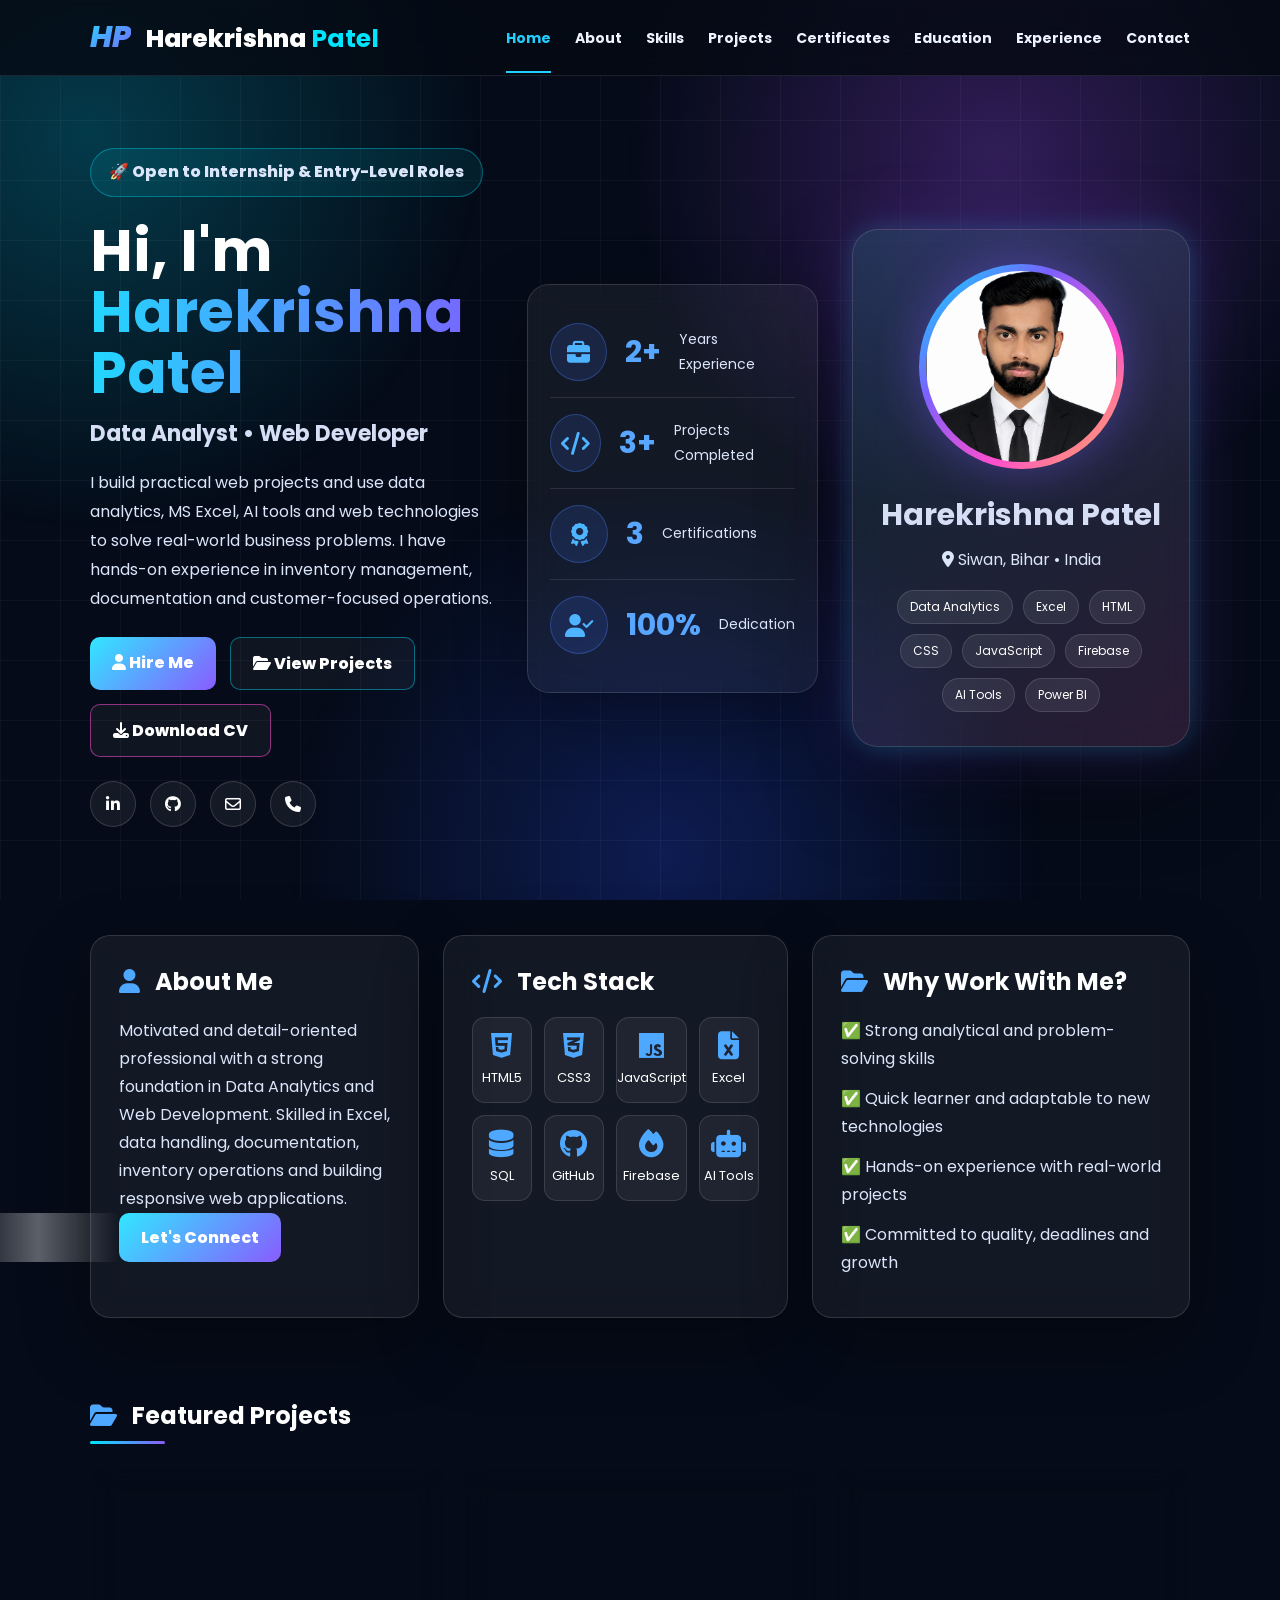
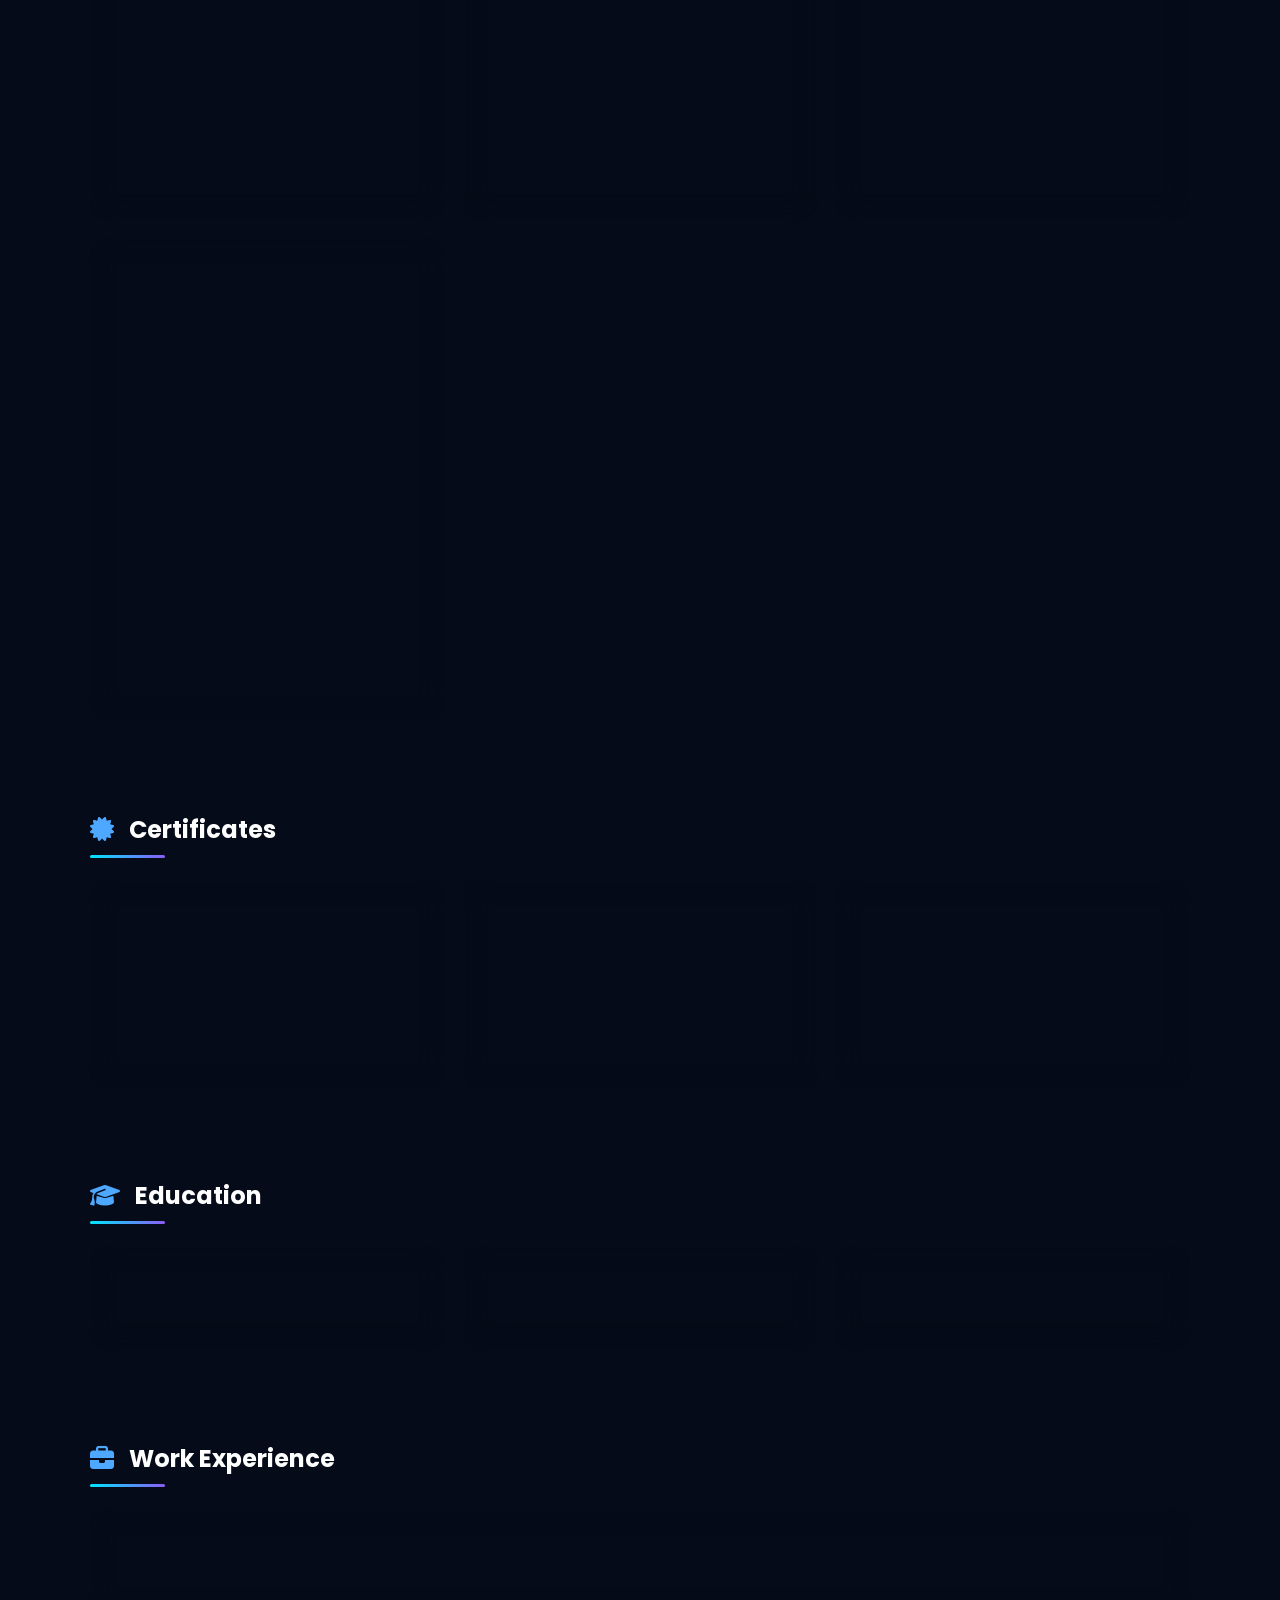
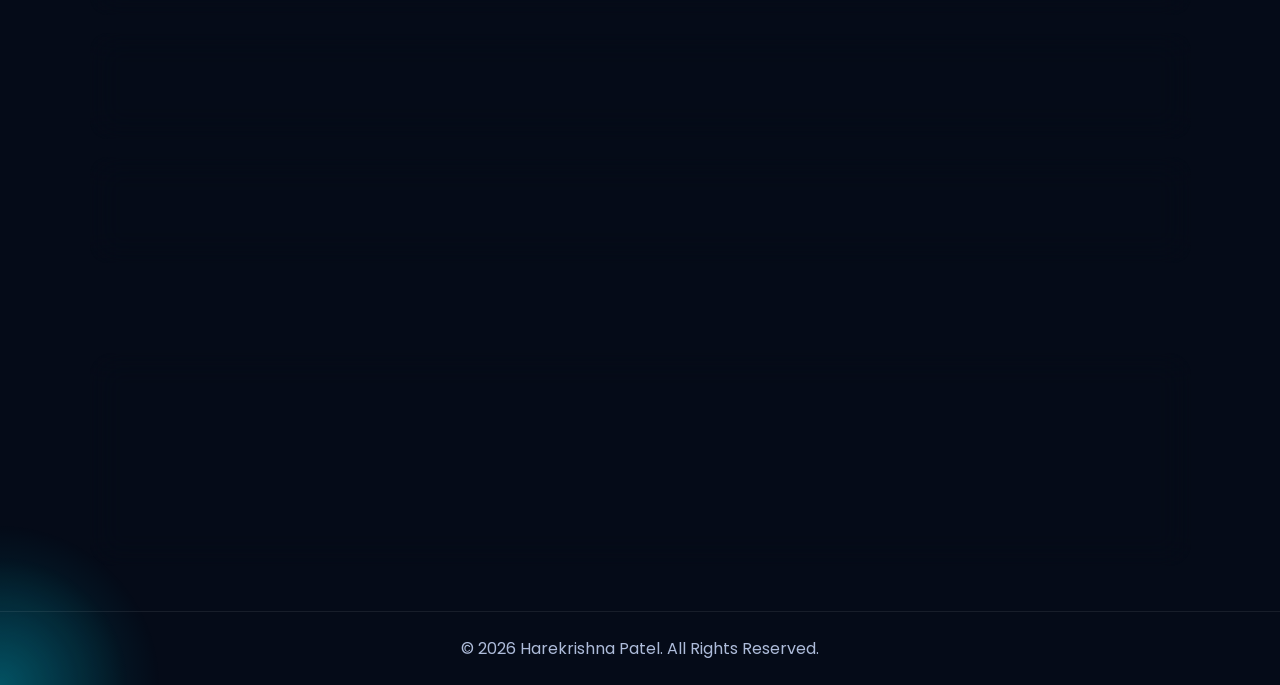
==== commit f3040c0d: "Update index.html" ====
--- a/index.html
+++ b/index.html
@@ -56,9 +56,33 @@
 <article class="project"><div class="thumb">PM</div><h3>Prem Mart – Online Grocery Store</h3><p>Full-stack grocery website with user login, cart, checkout, order tracking and admin panel. Integrated with Firebase.</p><span>HTML</span><span>CSS</span><span>JavaScript</span><span>Firebase</span></article>
 <article class="project"><div class="thumb">CV</div><h3>Personal Portfolio Website</h3><p>Modern responsive portfolio to showcase projects, skills, certificates and achievements with smooth UI/UX.</p><span>HTML</span><span>CSS</span><span>GitHub Pages</span></article>
 <article class="project"><div class="thumb">AI</div><h3>Tata GenAI Data Analytics</h3><p>Performed EDA, predictive modeling, business reporting and AI-driven collections strategy using analytics.</p><span>EDA</span><span>AI</span><span>Analytics</span></article>
+<article class="project">
+   <div class="thumb mastercard-logo">
+    <img src="https://upload.wikimedia.org/wikipedia/commons/2/2a/Mastercard-logo.svg" alt="Mastercard">
+</div>
+
+    <h3>Mastercard Cybersecurity Virtual Experience</h3>
+
+    <p>
+        Completed Mastercard's Cybersecurity Virtual Experience Program on Forage.
+        Identified phishing emails, analyzed security risks, and designed employee
+        security awareness training recommendations.
+    </p>
+
+    <span>Cybersecurity</span>
+    <span>Phishing Detection</span>
+    <span>Security Awareness</span>
+
+    <div class="projectBtns">
+        <a href="https://www.theforage.com/simulations/mastercard/cybersecurity-t8ye"
+           target="_blank">
+           View Project
+        </a>
+    </div>
+</article>
 </div></section>
 
-<section id="certificates" class="section"><div class="title"><h2><i class="fa-solid fa-certificate"></i> Certificates</h2></div><div class="cards"><div>Tata GenAI Powered Data Analytics – Forage</div><div>ADCA – Advanced Diploma in Computer Applications</div><div>Solar Panel Installation Technician – NSDC</div></div></section>
+<section id="certificates" class="section"><div class="title"><h2><i class="fa-solid fa-certificate"></i> Certificates</h2></div><div class="cards"><div>Tata GenAI Powered Data Analytics – Forage</div><div><div>Mastercard Cybersecurity Virtual Experience - Forage</div>ADCA – Advanced Diploma in Computer Applications</div><div>Solar Panel Installation Technician – NSDC</div></div></section>
 <section id="education" class="section"><div class="title"><h2><i class="fa-solid fa-graduation-cap"></i> Education</h2></div><div class="cards"><div>B.Sc. Zoology (Hons.)<br><small>Radha Govind University, Ramgarh</small></div><div>Intermediate<br><small>Uchch Vidiyalaya, Mahmada, Siwan</small></div><div>Matriculation<br><small>High School Mahamda, Siwan</small></div></div></section>
 <section id="experience" class="section"><div class="title"><h2><i class="fa-solid fa-briefcase"></i> Work Experience</h2></div><div class="timeline"><div><h3>Stock Manager – Prem Mart</h3><p>Managed inventory, stock reports, documentation and daily store operations.</p></div><div><h3>Inventory Assistant – Hindustan Distributors</h3><p>Maintained warehouse stock records and inventory documentation.</p></div><div><h3>Checker – Kapoor Costyn Exports</h3><p>Performed product checking, verification and reporting.</p></div></div></section>
 <section id="contact" class="section contact"><div class="contact-box"><h2>Open to Internship & Entry-Level Roles</h2><p>Data Analyst | Web Developer | MIS Executive | IT Support</p><div class="contact-grid"><div><i class="fa-solid fa-envelope"></i> pharekrishna07@gmail.com</div><div><i class="fa-solid fa-phone"></i> 7303318207</div><div><i class="fa-solid fa-location-dot"></i> Siwan, Bihar, India</div></div></div></section>
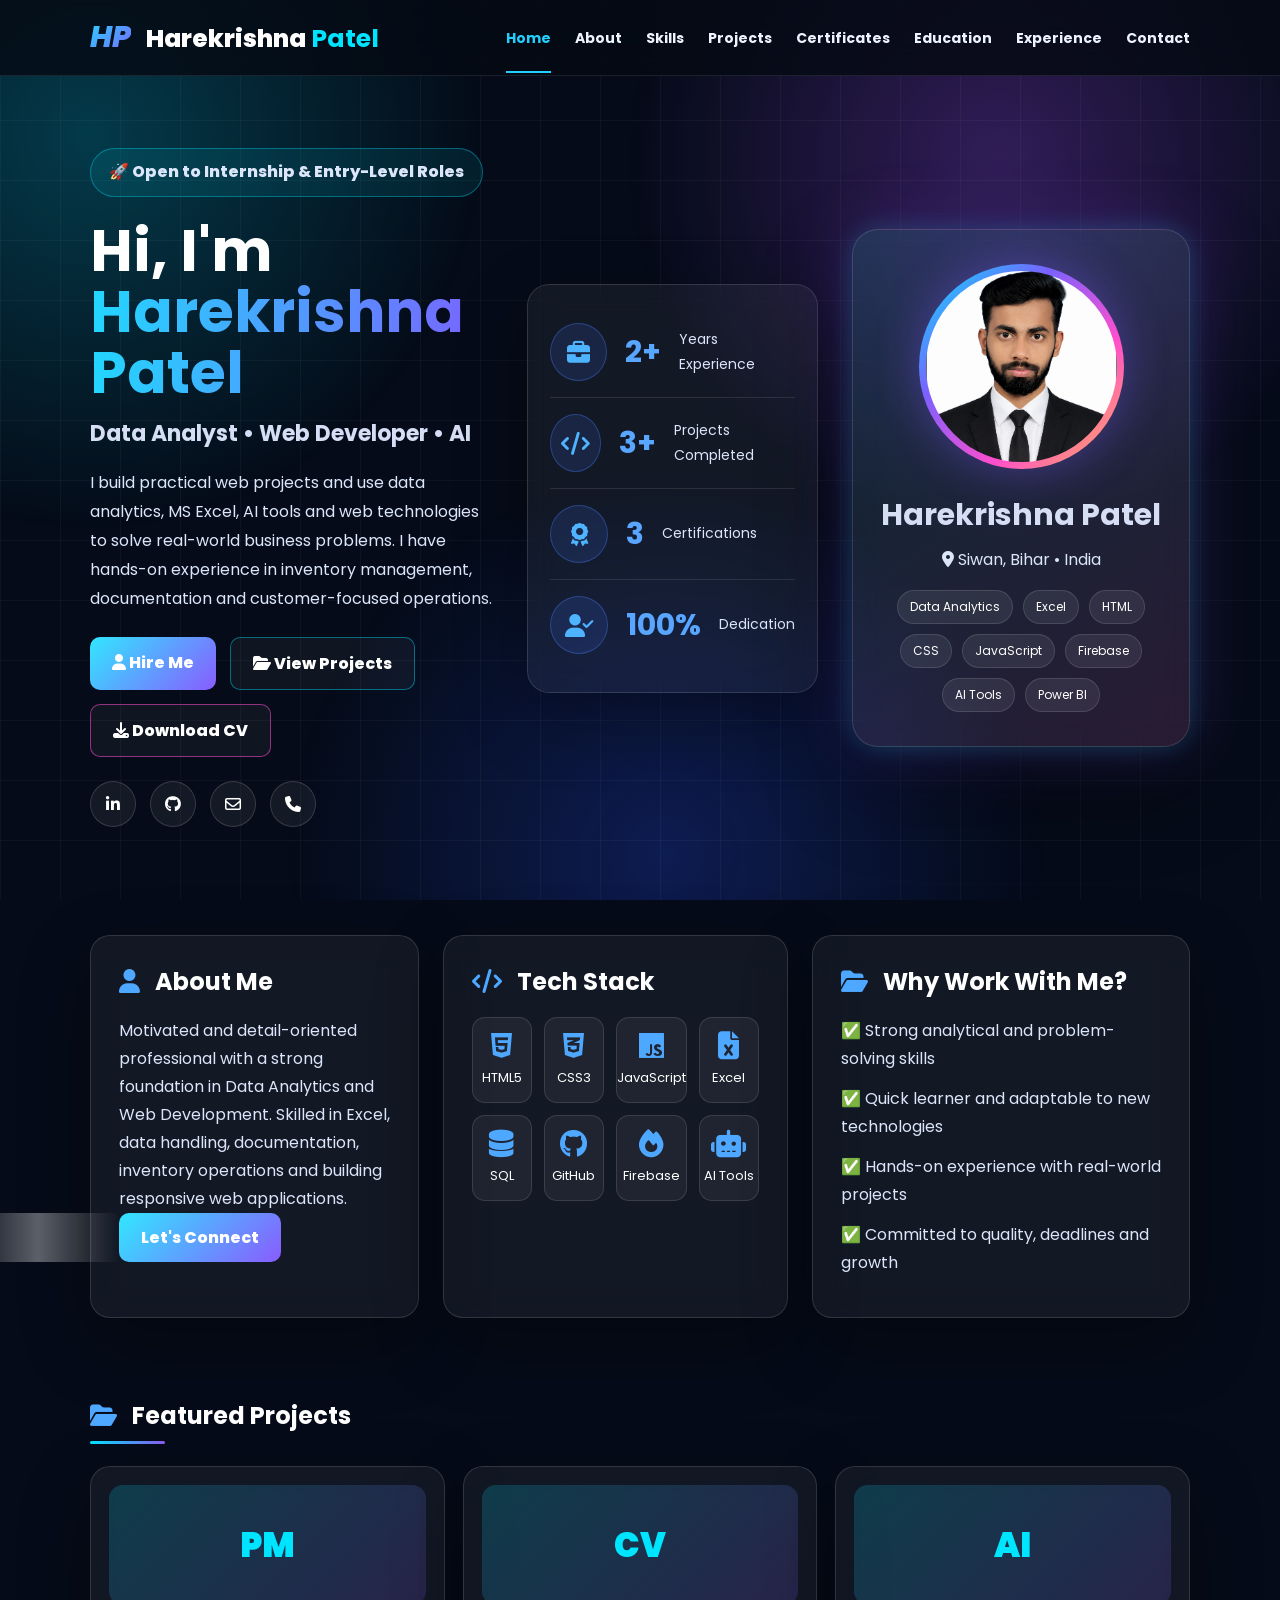
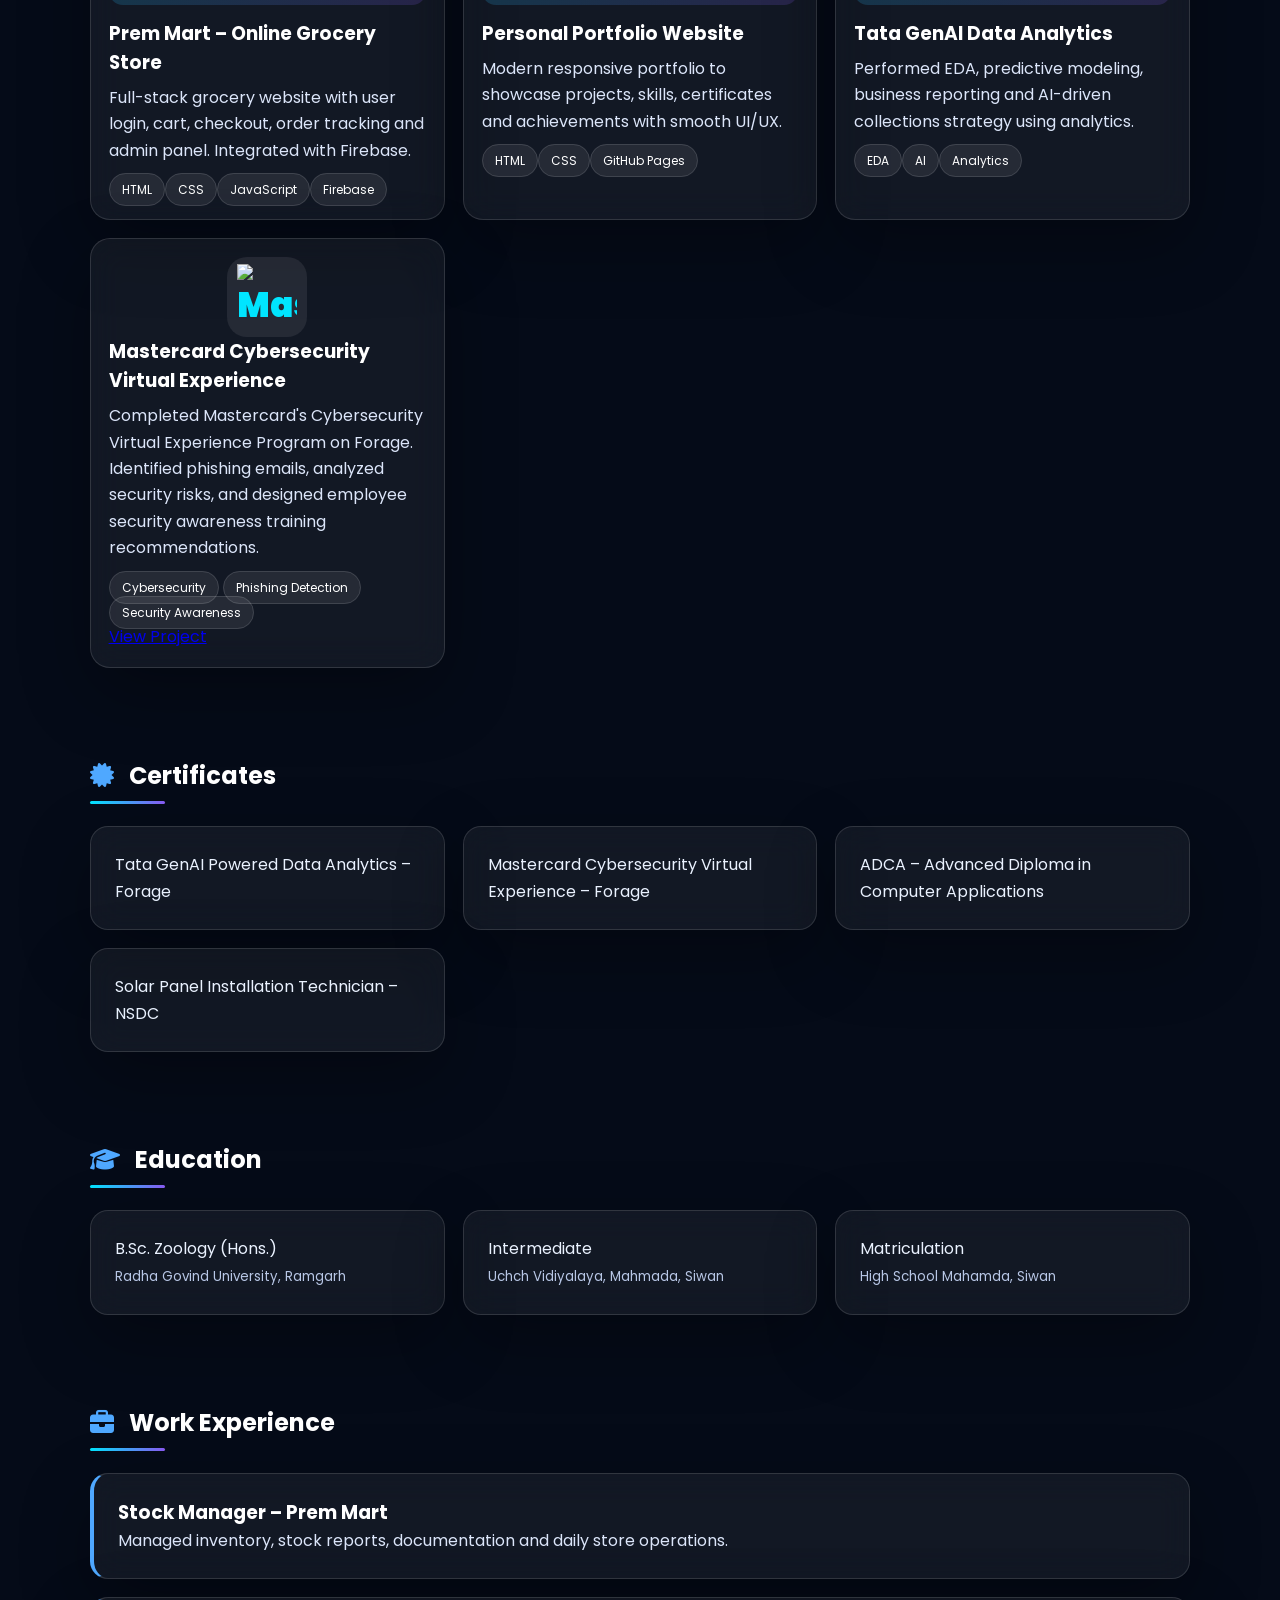
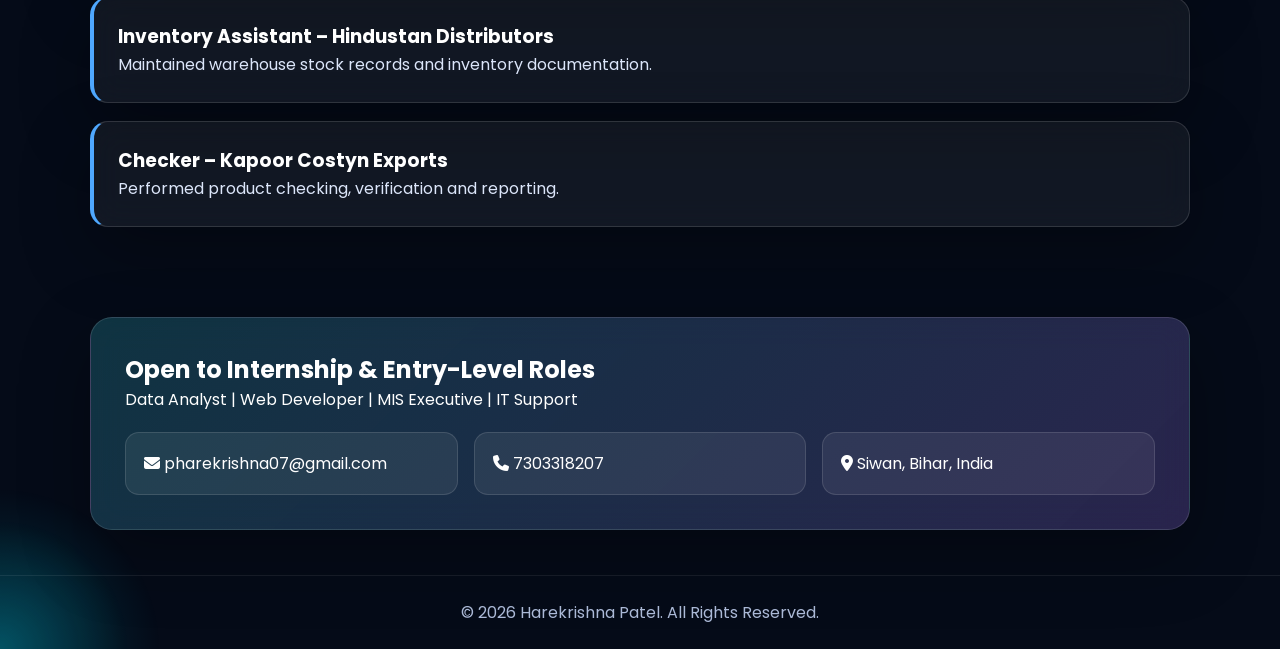
==== commit 1091a565: "Update index.html" ====
--- a/index.html
+++ b/index.html
@@ -82,7 +82,18 @@
 </article>
 </div></section>
 
-<section id="certificates" class="section"><div class="title"><h2><i class="fa-solid fa-certificate"></i> Certificates</h2></div><div class="cards"><div>Tata GenAI Powered Data Analytics – Forage</div><div><div>Mastercard Cybersecurity Virtual Experience - Forage</div>ADCA – Advanced Diploma in Computer Applications</div><div>Solar Panel Installation Technician – NSDC</div></div></section>
+<section id="certificates" class="section">
+  <div class="title">
+    <h2><i class="fa-solid fa-certificate"></i> Certificates</h2>
+  </div>
+
+  <div class="cards">
+    <div>Tata GenAI Powered Data Analytics – Forage</div>
+    <div>Mastercard Cybersecurity Virtual Experience – Forage</div>
+    <div>ADCA – Advanced Diploma in Computer Applications</div>
+    <div>Solar Panel Installation Technician – NSDC</div>
+  </div>
+</section>
 <section id="education" class="section"><div class="title"><h2><i class="fa-solid fa-graduation-cap"></i> Education</h2></div><div class="cards"><div>B.Sc. Zoology (Hons.)<br><small>Radha Govind University, Ramgarh</small></div><div>Intermediate<br><small>Uchch Vidiyalaya, Mahmada, Siwan</small></div><div>Matriculation<br><small>High School Mahamda, Siwan</small></div></div></section>
 <section id="experience" class="section"><div class="title"><h2><i class="fa-solid fa-briefcase"></i> Work Experience</h2></div><div class="timeline"><div><h3>Stock Manager – Prem Mart</h3><p>Managed inventory, stock reports, documentation and daily store operations.</p></div><div><h3>Inventory Assistant – Hindustan Distributors</h3><p>Maintained warehouse stock records and inventory documentation.</p></div><div><h3>Checker – Kapoor Costyn Exports</h3><p>Performed product checking, verification and reporting.</p></div></div></section>
 <section id="contact" class="section contact"><div class="contact-box"><h2>Open to Internship & Entry-Level Roles</h2><p>Data Analyst | Web Developer | MIS Executive | IT Support</p><div class="contact-grid"><div><i class="fa-solid fa-envelope"></i> pharekrishna07@gmail.com</div><div><i class="fa-solid fa-phone"></i> 7303318207</div><div><i class="fa-solid fa-location-dot"></i> Siwan, Bihar, India</div></div></div></section>
--- a/style.css
+++ b/style.css
@@ -148,3 +148,22 @@
   transform:translate(-50%,-50%);
   z-index:-1;
 }
+.mastercard-logo{
+    width:80px;
+    height:80px;
+    margin:auto;
+    display:flex;
+    justify-content:center;
+    align-items:center;
+    border-radius:20px;
+    background:rgba(255,255,255,.08);
+}
+
+.mastercard-logo img{
+    width:60px;
+    transition:.4s;
+}
+
+.project:hover .mastercard-logo img{
+    transform:scale(1.12) rotate(5deg);
+}
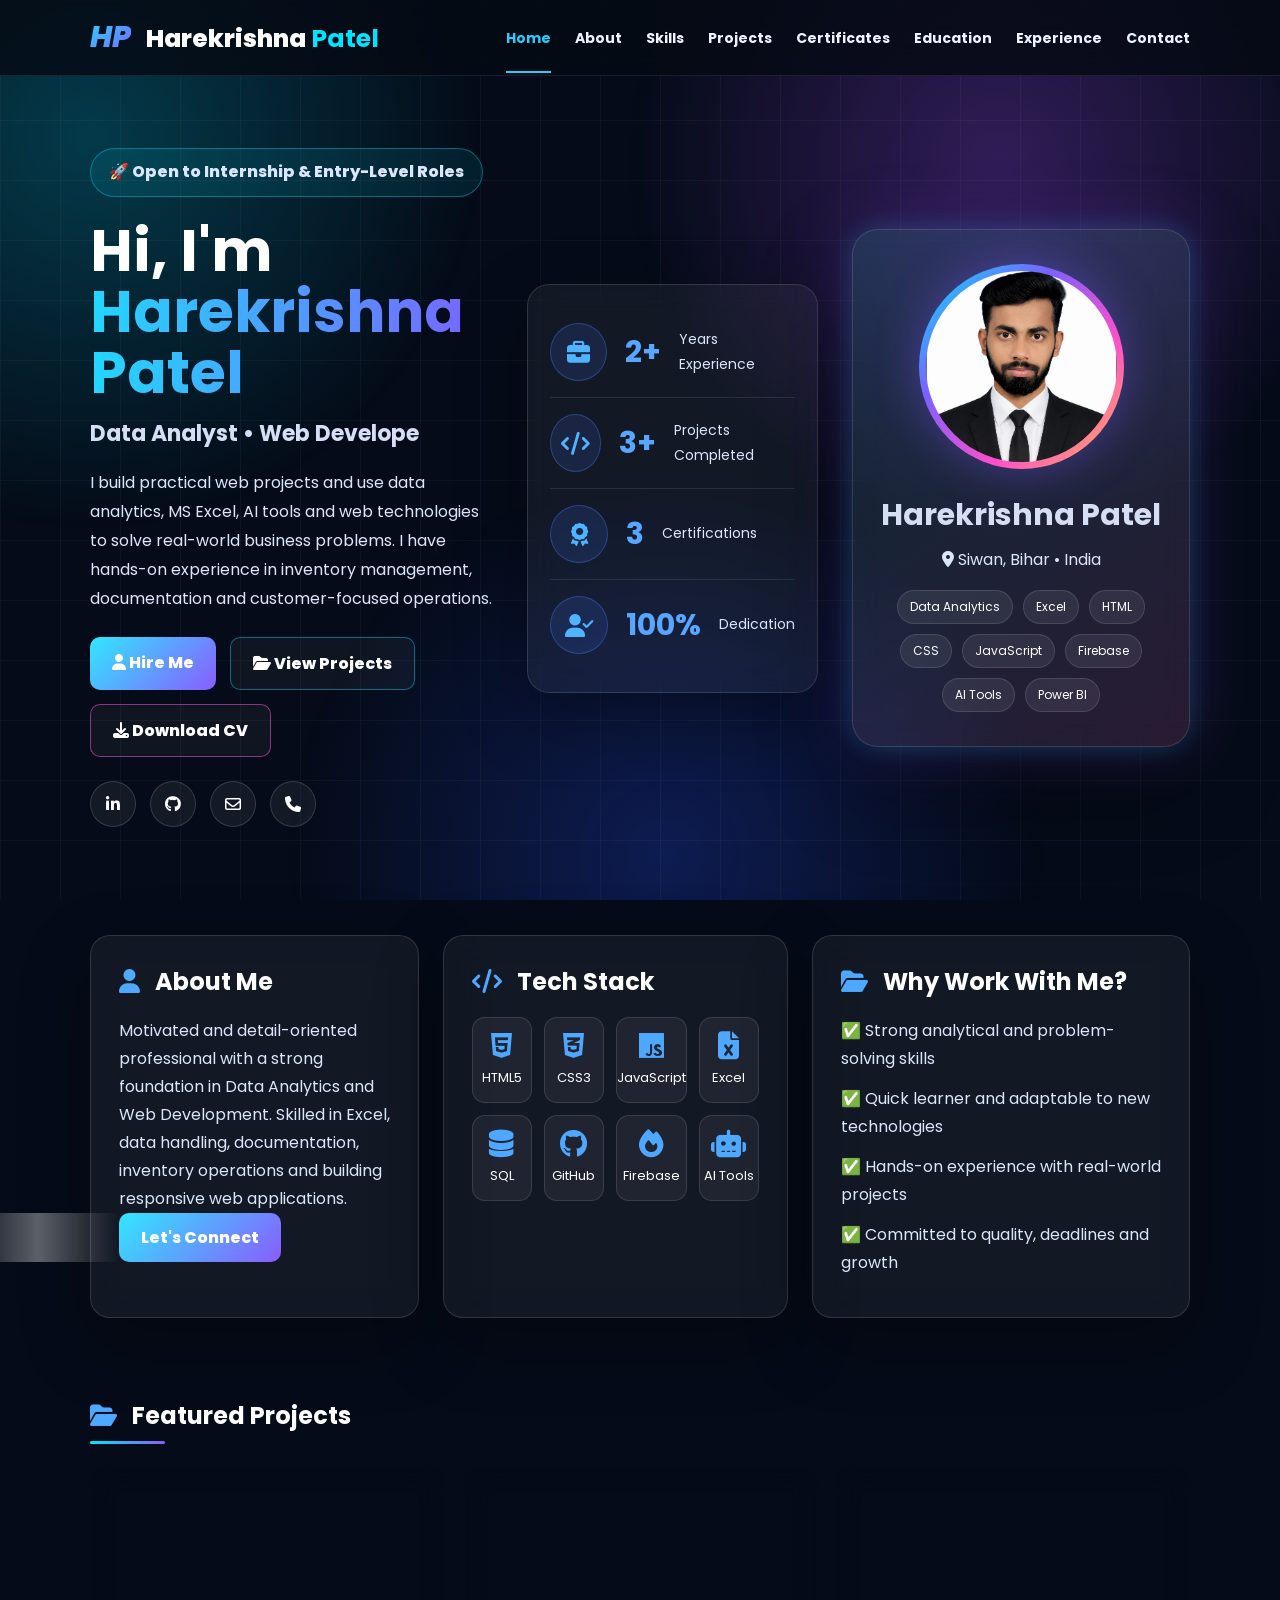
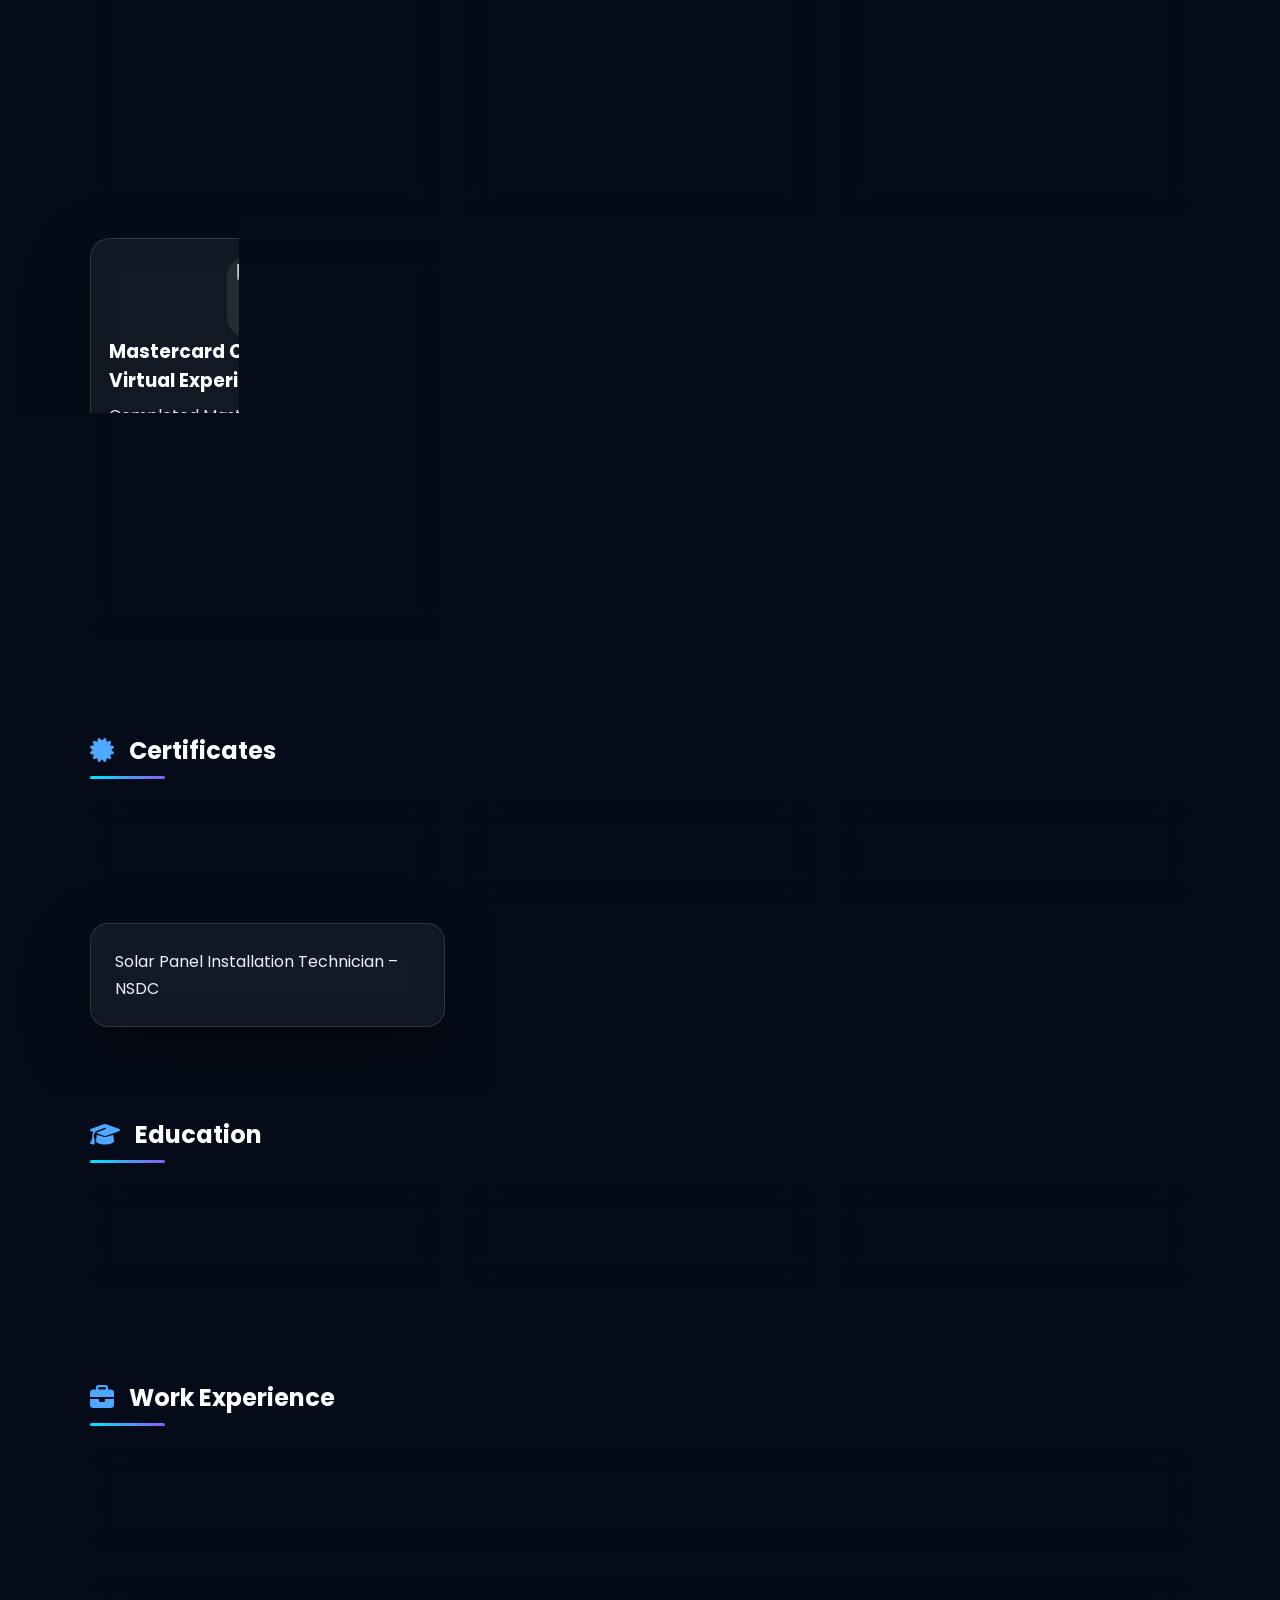
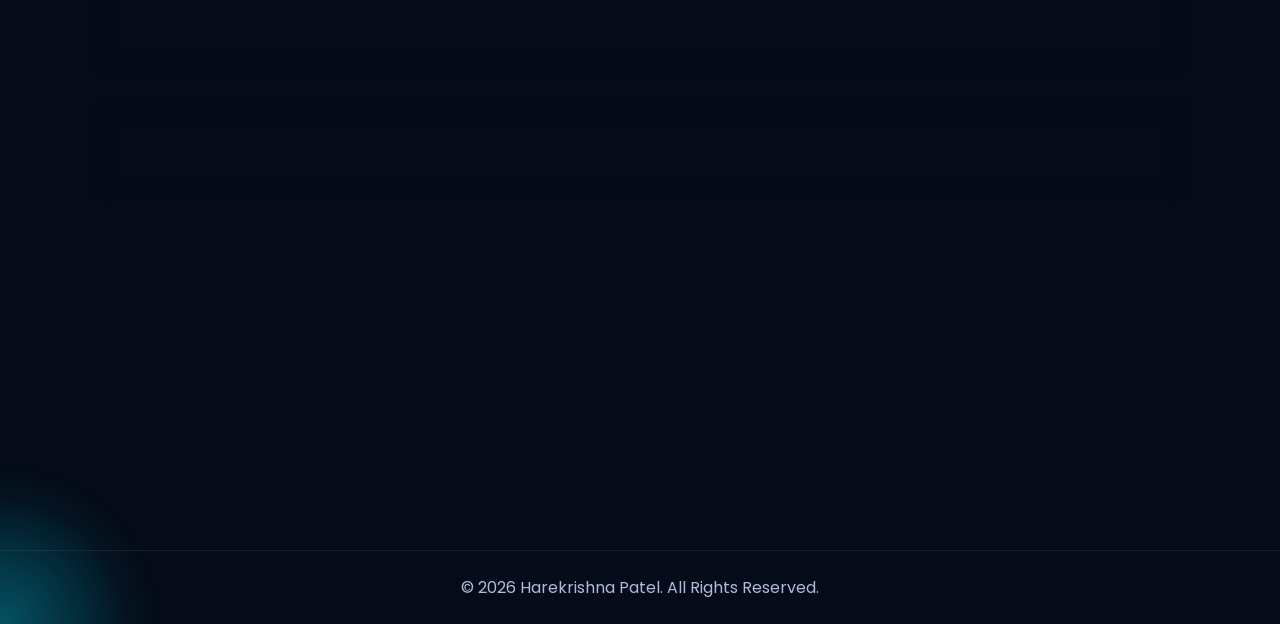
==== commit b9bf5744: "Update index.html" ====
--- a/index.html
+++ b/index.html
@@ -73,12 +73,6 @@
     <span>Phishing Detection</span>
     <span>Security Awareness</span>
 
-    <div class="projectBtns">
-        <a href="https://www.theforage.com/simulations/mastercard/cybersecurity-t8ye"
-           target="_blank">
-           View Project
-        </a>
-    </div>
 </article>
 </div></section>
 
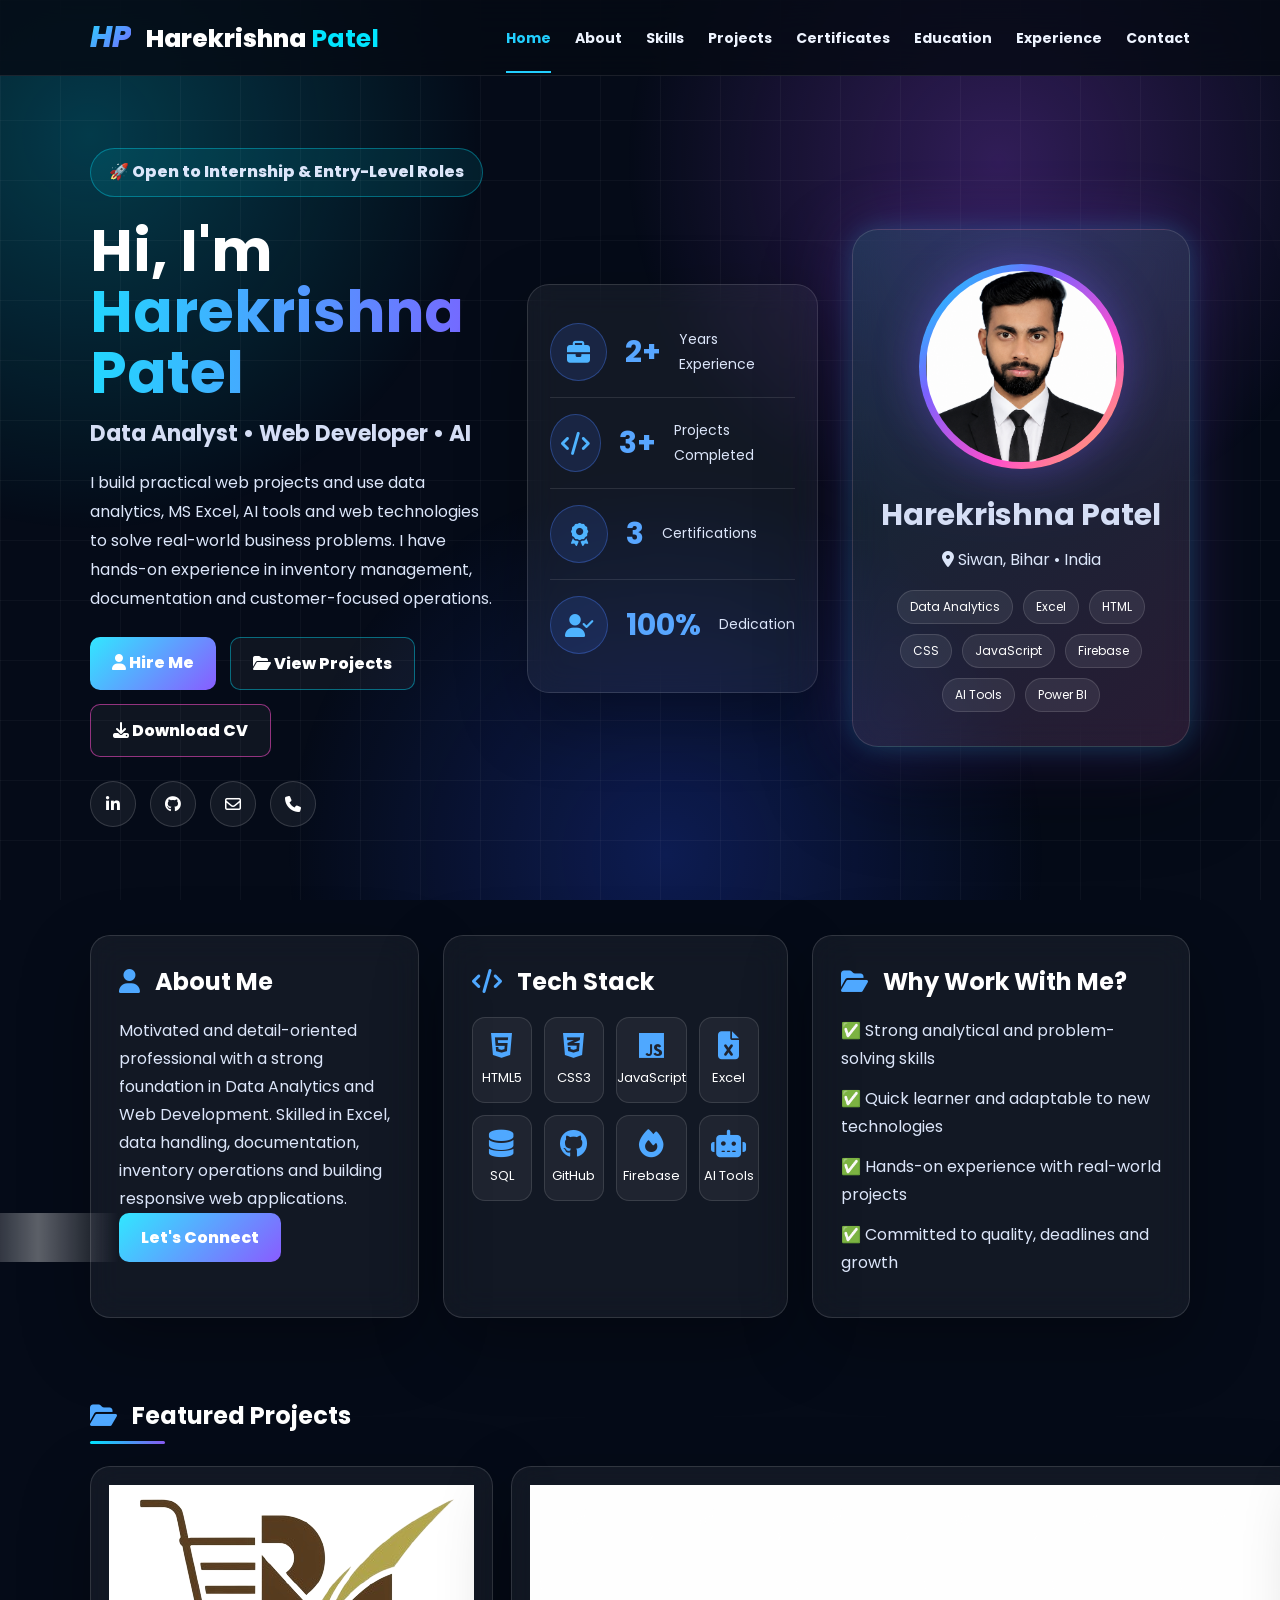
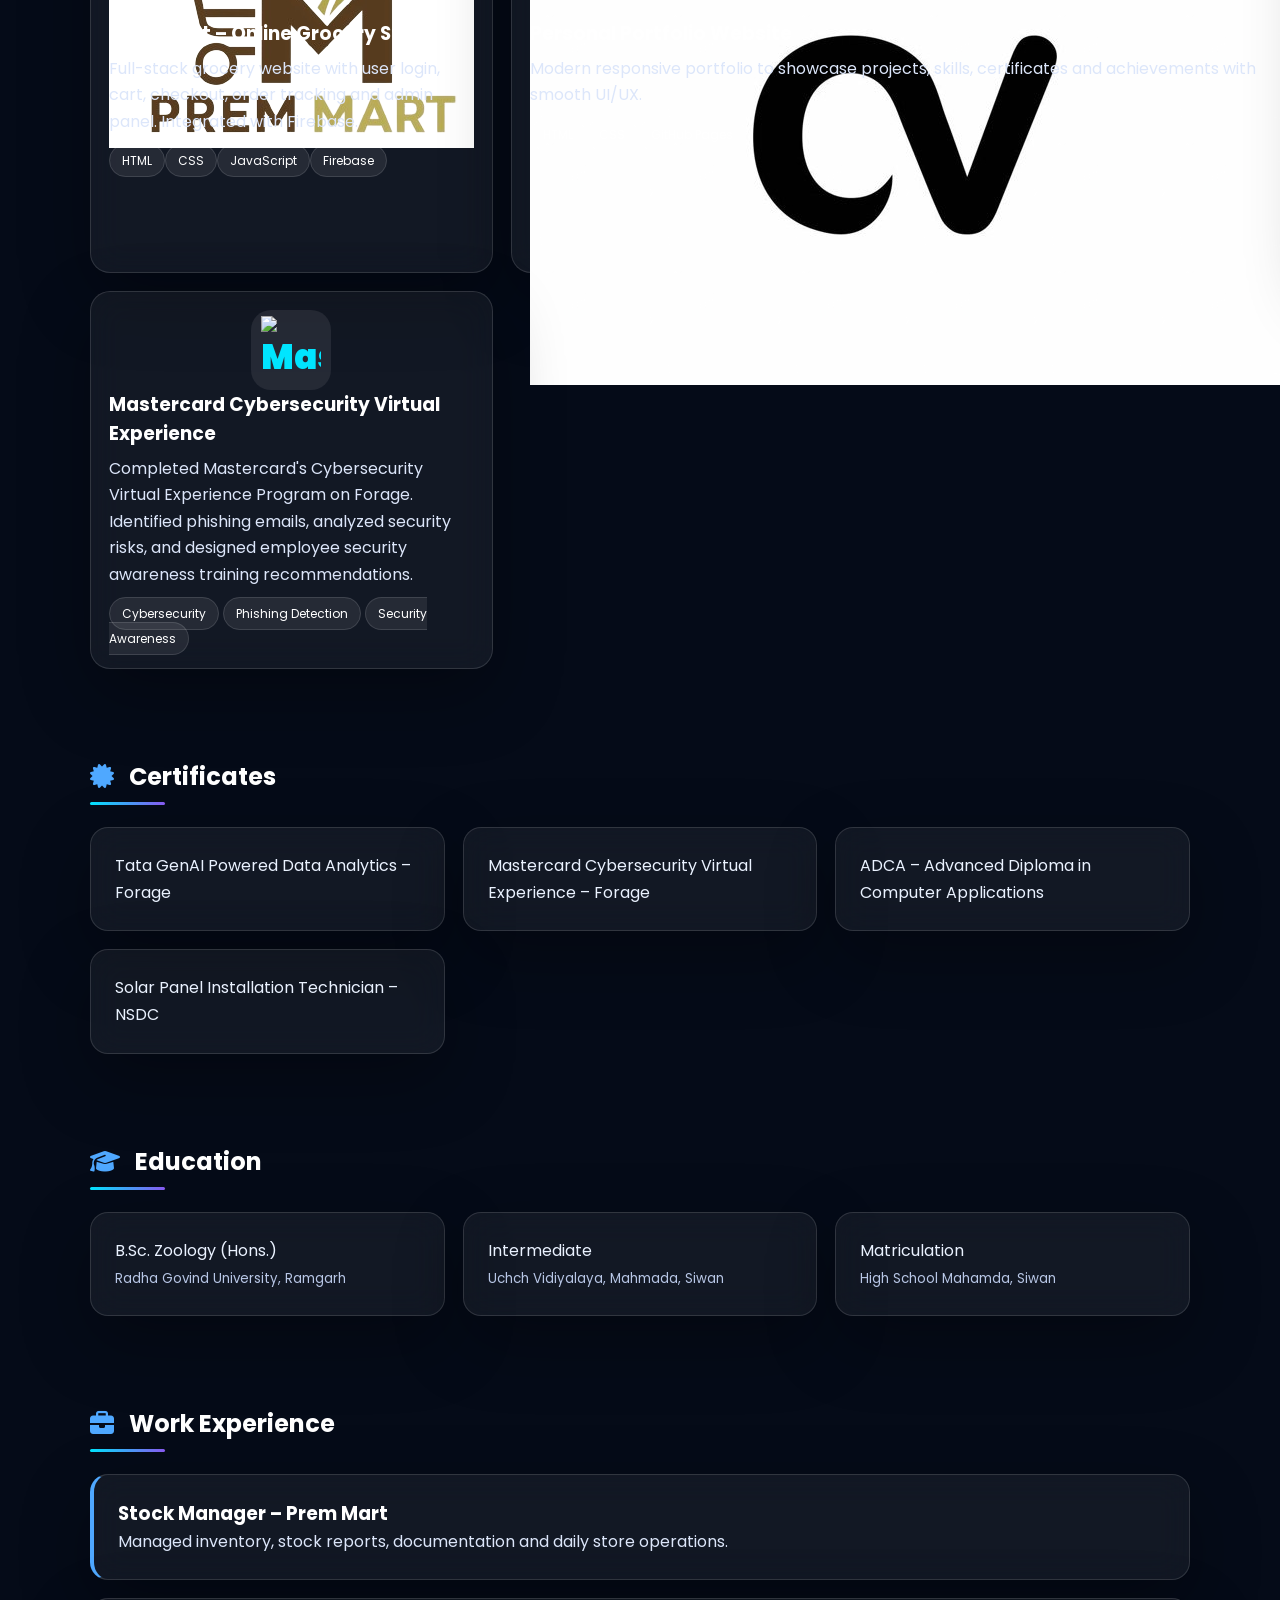
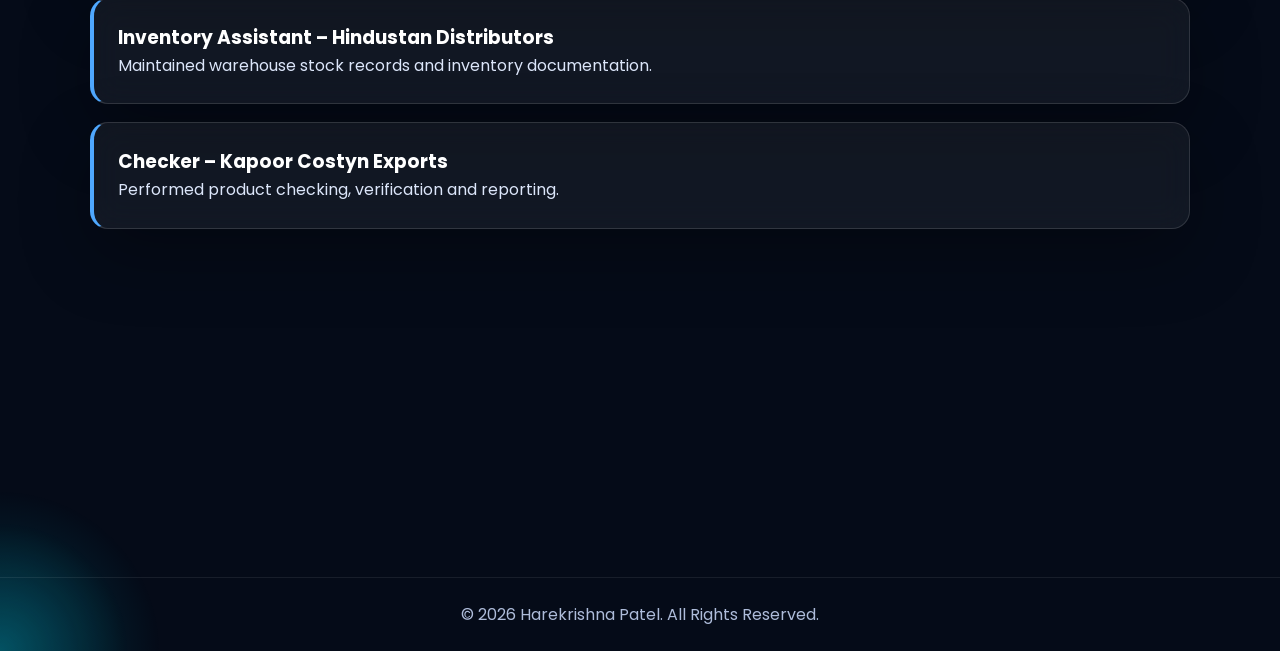
==== commit dc7b4fce: "Update index.html" ====
--- a/index.html
+++ b/index.html
@@ -53,9 +53,15 @@
 </section>
 
 <section id="projects" class="section"><div class="title"><h2><i class="fa-solid fa-folder-open"></i> Featured Projects</h2></div><div class="projects">
-<article class="project"><div class="thumb">PM</div><h3>Prem Mart – Online Grocery Store</h3><p>Full-stack grocery website with user login, cart, checkout, order tracking and admin panel. Integrated with Firebase.</p><span>HTML</span><span>CSS</span><span>JavaScript</span><span>Firebase</span></article>
-<article class="project"><div class="thumb">CV</div><h3>Personal Portfolio Website</h3><p>Modern responsive portfolio to showcase projects, skills, certificates and achievements with smooth UI/UX.</p><span>HTML</span><span>CSS</span><span>GitHub Pages</span></article>
-<article class="project"><div class="thumb">AI</div><h3>Tata GenAI Data Analytics</h3><p>Performed EDA, predictive modeling, business reporting and AI-driven collections strategy using analytics.</p><span>EDA</span><span>AI</span><span>Analytics</span></article>
+<article class="project"><div class="thumb">
+    <img src="pmm1.jpg" alt="Prem Mart Logo" class="project-logo">
+</div><h3>Prem Mart – Online Grocery Store</h3><p>Full-stack grocery website with user login, cart, checkout, order tracking and admin panel. Integrated with Firebase.</p><span>HTML</span><span>CSS</span><span>JavaScript</span><span>Firebase</span></article>
+<article class="project"><div class="thumb">
+    <img src="cv.jpg" alt="Portfolio Logo" class="project-logo">
+</div><h3>Personal Portfolio Website</h3><p>Modern responsive portfolio to showcase projects, skills, certificates and achievements with smooth UI/UX.</p><span>HTML</span><span>CSS</span><span>GitHub Pages</span></article>
+<article class="project"><div class="thumb">
+    <img src="tata.jpg" alt="Tata Logo" class="project-logo">
+</div><h3>Tata GenAI Data Analytics</h3><p>Performed EDA, predictive modeling, business reporting and AI-driven collections strategy using analytics.</p><span>EDA</span><span>AI</span><span>Analytics</span></article>
 <article class="project">
    <div class="thumb mastercard-logo">
     <img src="https://upload.wikimedia.org/wikipedia/commons/2/2a/Mastercard-logo.svg" alt="Mastercard">
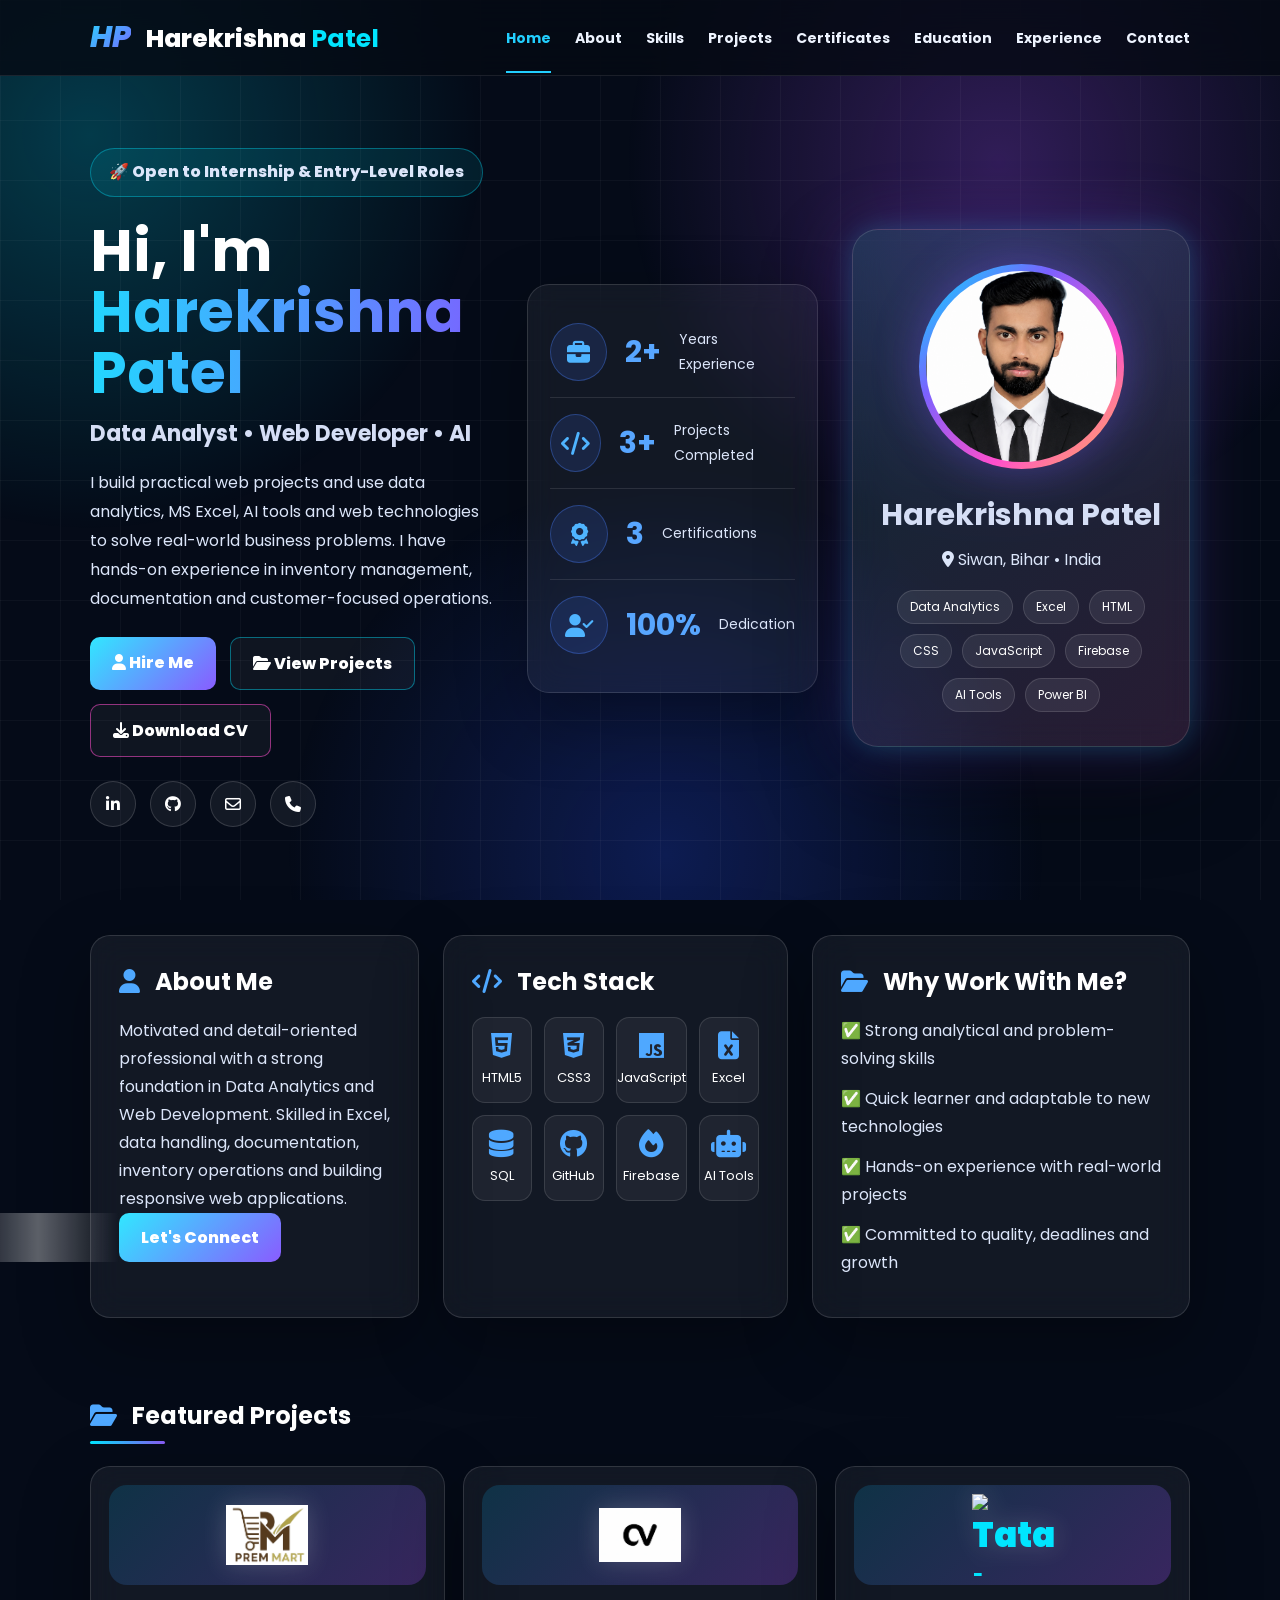
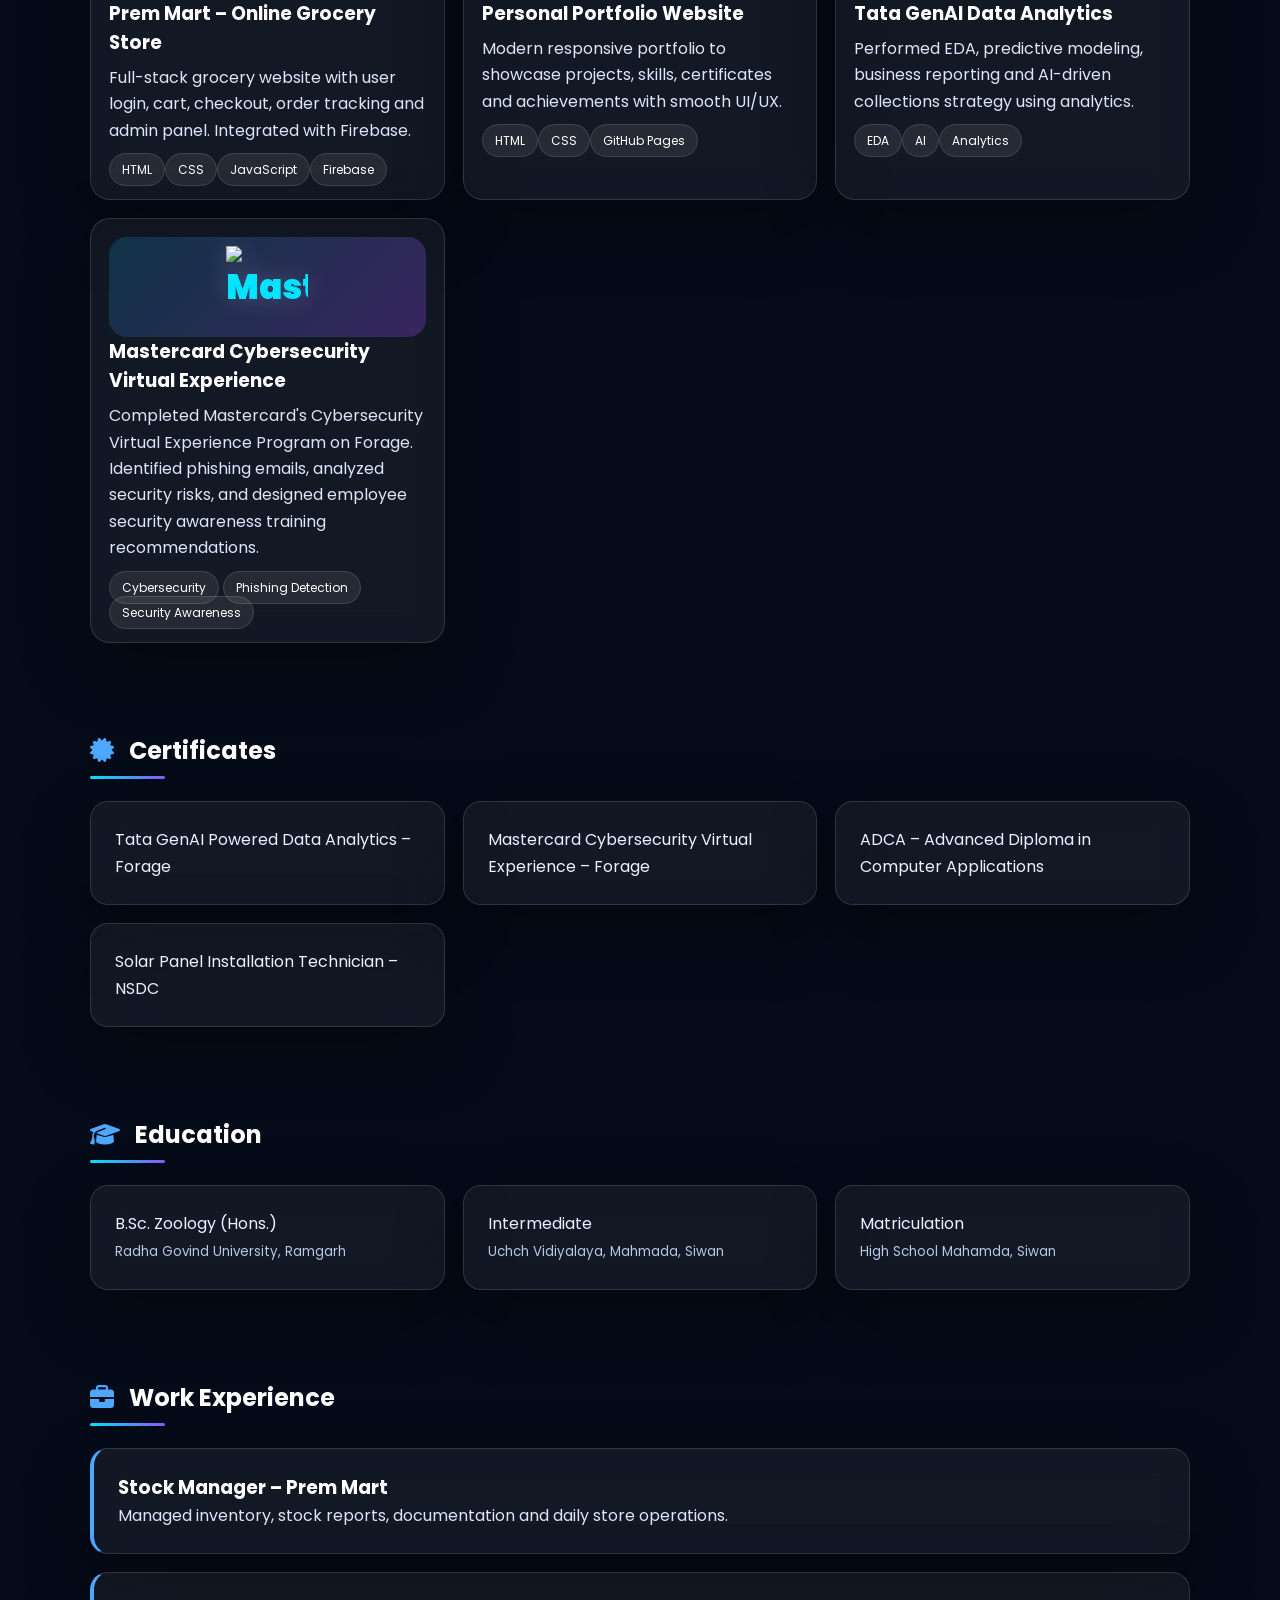
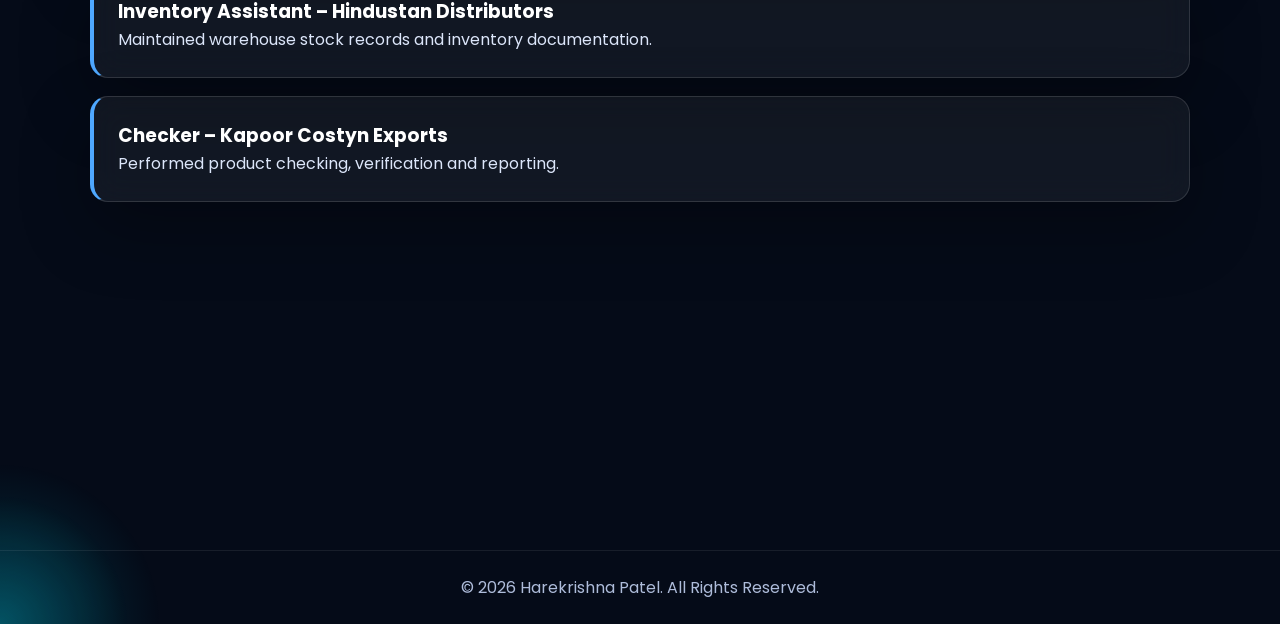
==== commit da414c8c: "Update index.html" ====
--- a/index.html
+++ b/index.html
@@ -60,7 +60,7 @@
     <img src="cv.jpg" alt="Portfolio Logo" class="project-logo">
 </div><h3>Personal Portfolio Website</h3><p>Modern responsive portfolio to showcase projects, skills, certificates and achievements with smooth UI/UX.</p><span>HTML</span><span>CSS</span><span>GitHub Pages</span></article>
 <article class="project"><div class="thumb">
-    <img src="tata.jpg" alt="Tata Logo" class="project-logo">
+    <img src="tata.png" alt="Tata Logo" class="project-logo">
 </div><h3>Tata GenAI Data Analytics</h3><p>Performed EDA, predictive modeling, business reporting and AI-driven collections strategy using analytics.</p><span>EDA</span><span>AI</span><span>Analytics</span></article>
 <article class="project">
    <div class="thumb mastercard-logo">
--- a/style.css
+++ b/style.css
@@ -167,3 +167,57 @@
 .project:hover .mastercard-logo img{
     transform:scale(1.12) rotate(5deg);
 }
+/* ===== Project Logo Premium Update ===== */
+
+.thumb{
+  width:100% !important;
+  height:100px !important;
+  border-radius:18px !important;
+  background:linear-gradient(135deg,#0f3246,#38265f) !important;
+  display:flex !important;
+  justify-content:center !important;
+  align-items:center !important;
+  overflow:hidden !important;
+  transition:.45s ease !important;
+}
+
+.thumb img,
+.project-logo{
+  width:82px !important;
+  height:82px !important;
+  object-fit:contain !important;
+  transition:.45s ease !important;
+  filter:drop-shadow(0 0 12px rgba(255,255,255,.18)) !important;
+}
+
+.project:hover .thumb{
+  background:linear-gradient(135deg,#00e5ff,#7c3aed) !important;
+  box-shadow:0 0 30px rgba(0,229,255,.25) !important;
+}
+
+.project:hover .thumb img,
+.project:hover .project-logo{
+  transform:scale(1.14) rotate(4deg) !important;
+  filter:drop-shadow(0 0 20px rgba(0,229,255,.55)) !important;
+}
+
+/* Prem Mart logo thoda bada */
+img[src="pmm1.png"]{
+  width:105px !important;
+  height:85px !important;
+}
+
+/* Tata logo clean size */
+img[src="tata.jpeg"]{
+  width:95px !important;
+  height:75px !important;
+}
+
+/* CV logo */
+img[src="cv.jpeg"]{
+  width:85px !important;
+  height:75px !important;
+  background:#fff;
+  padding:8px;
+  border-radius:14px;
+}
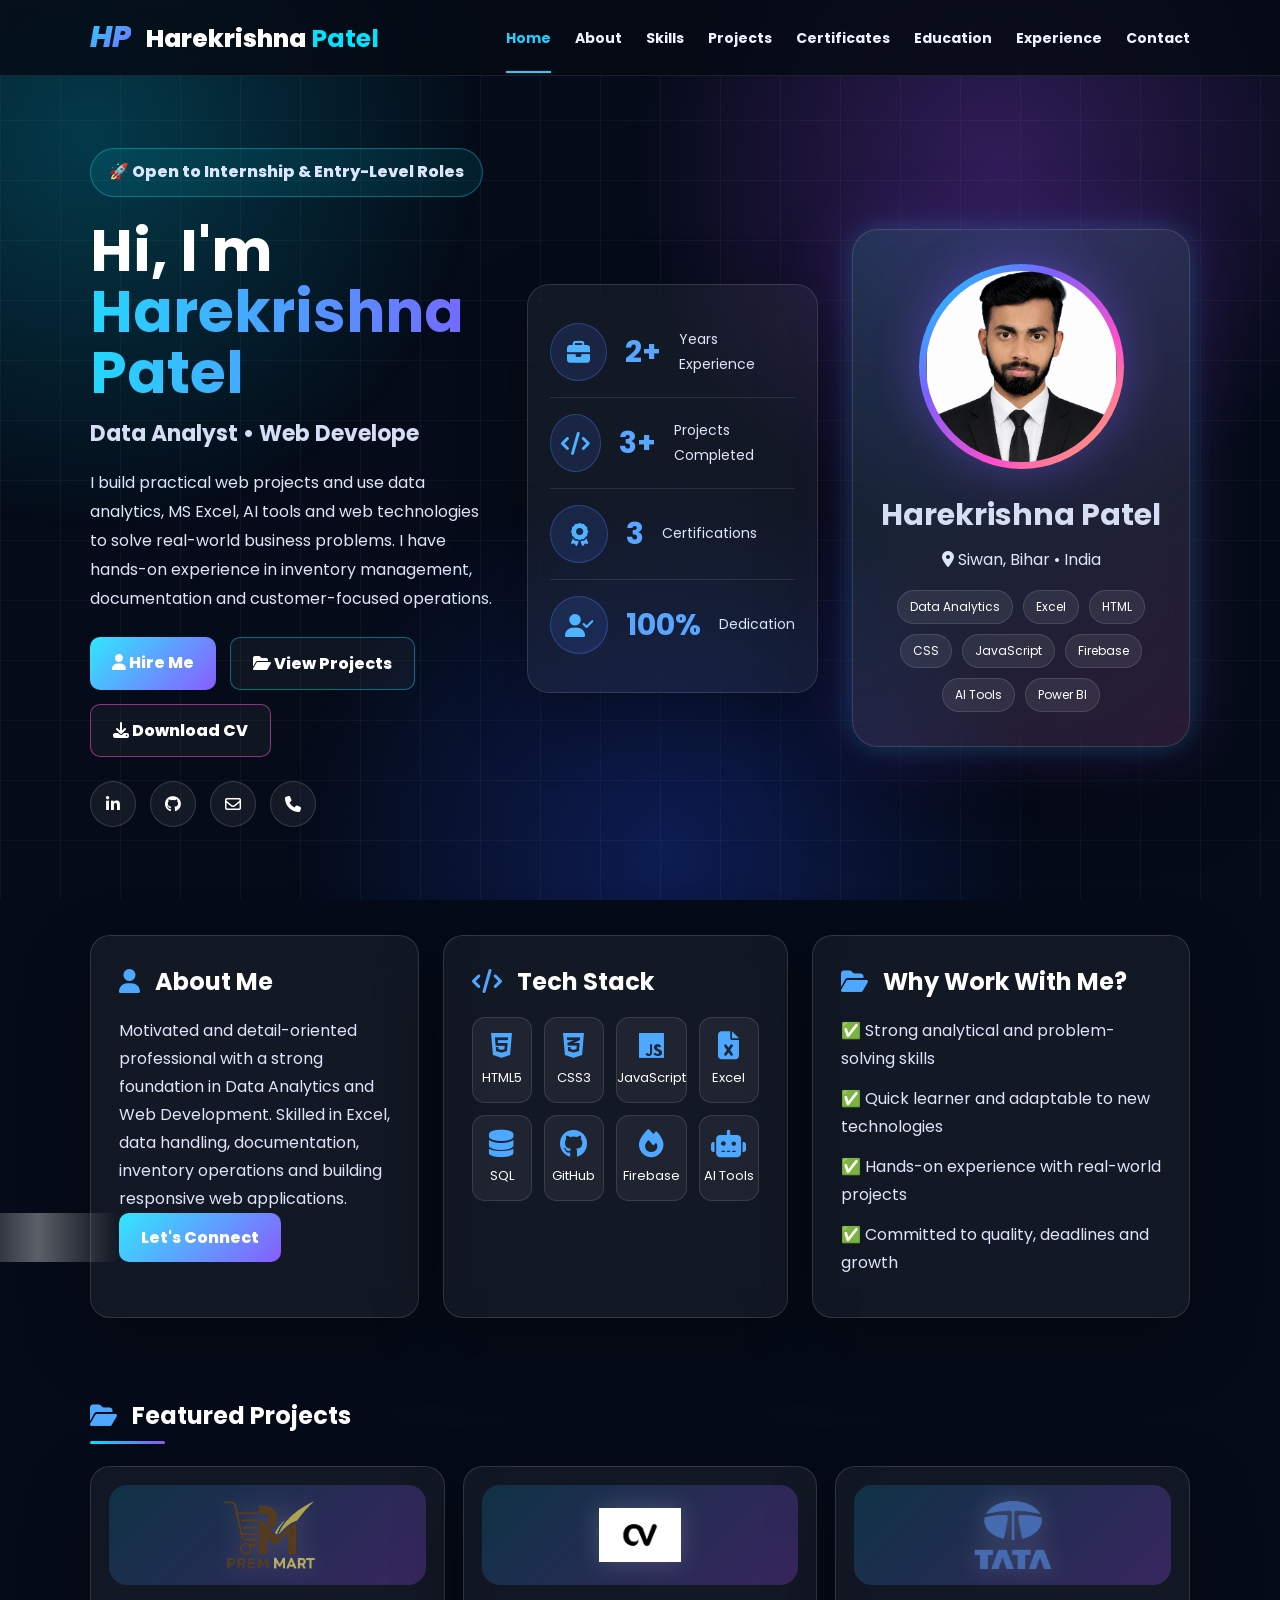
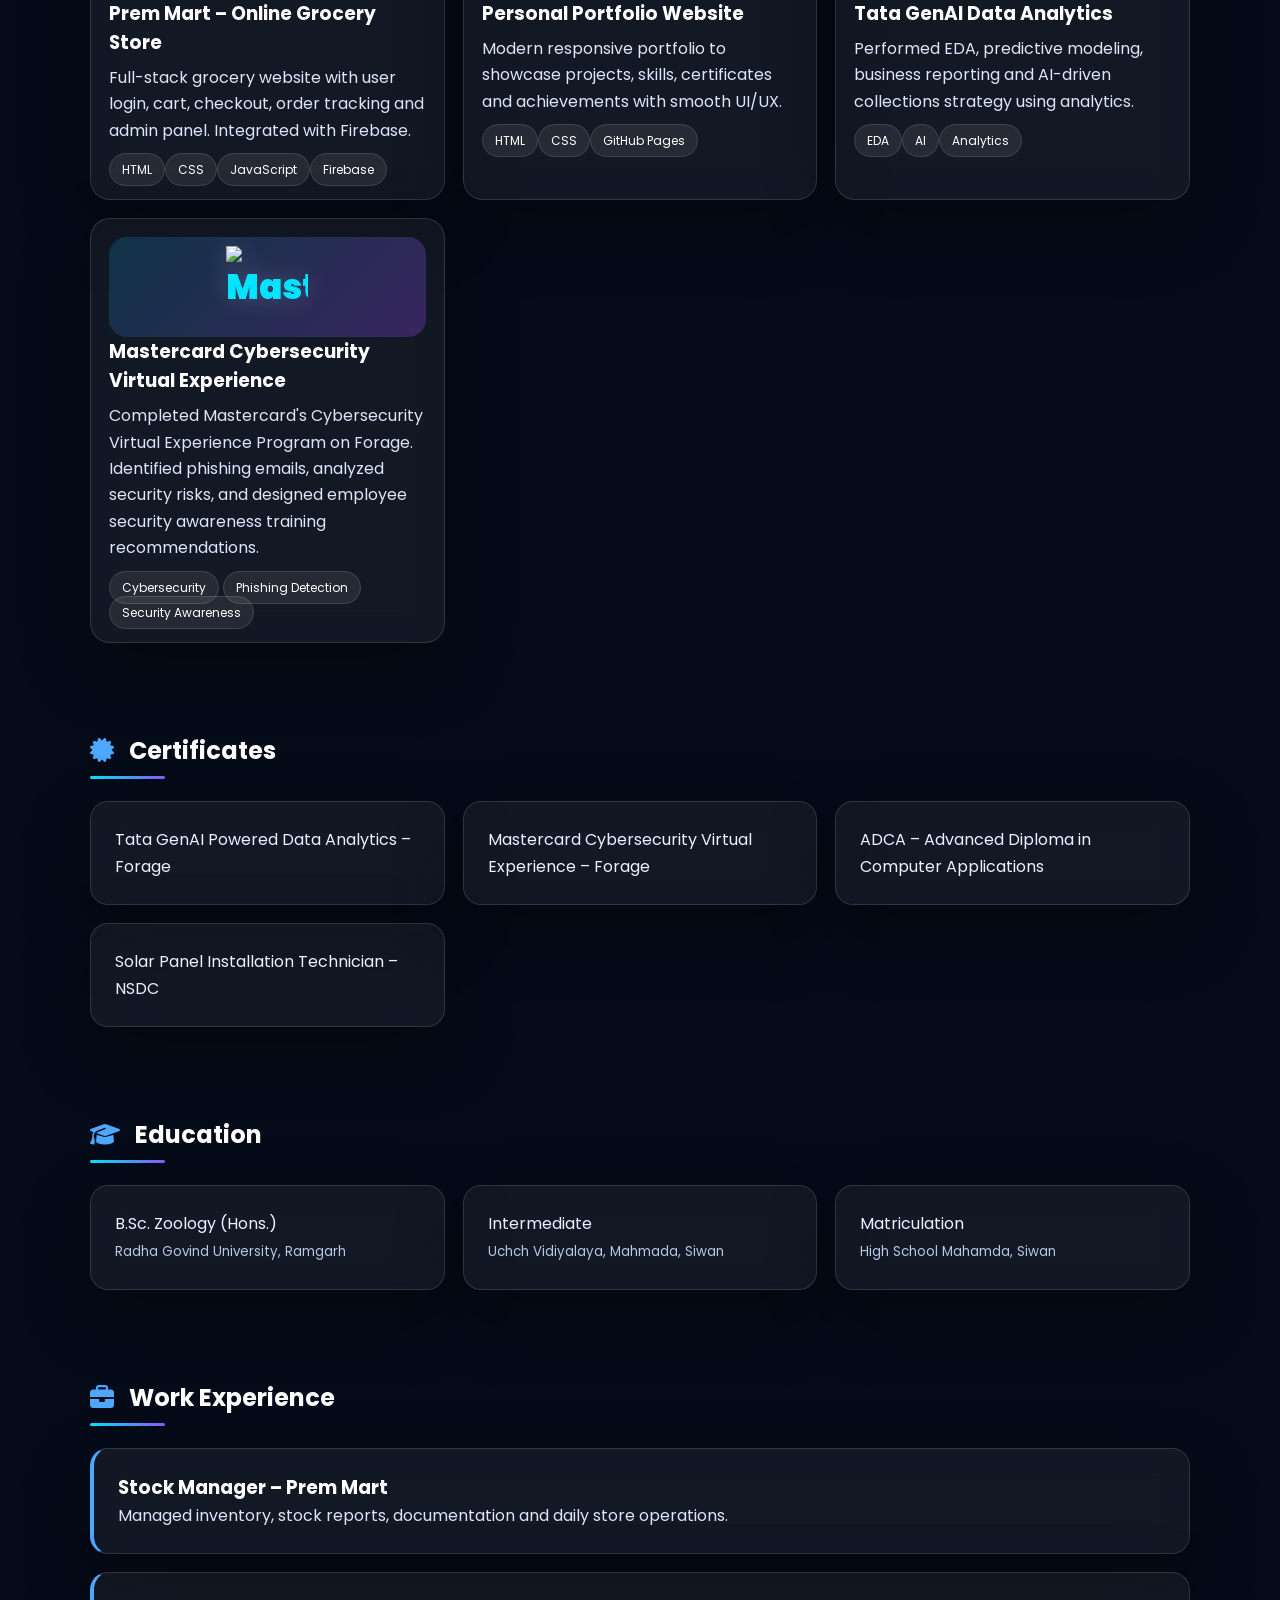
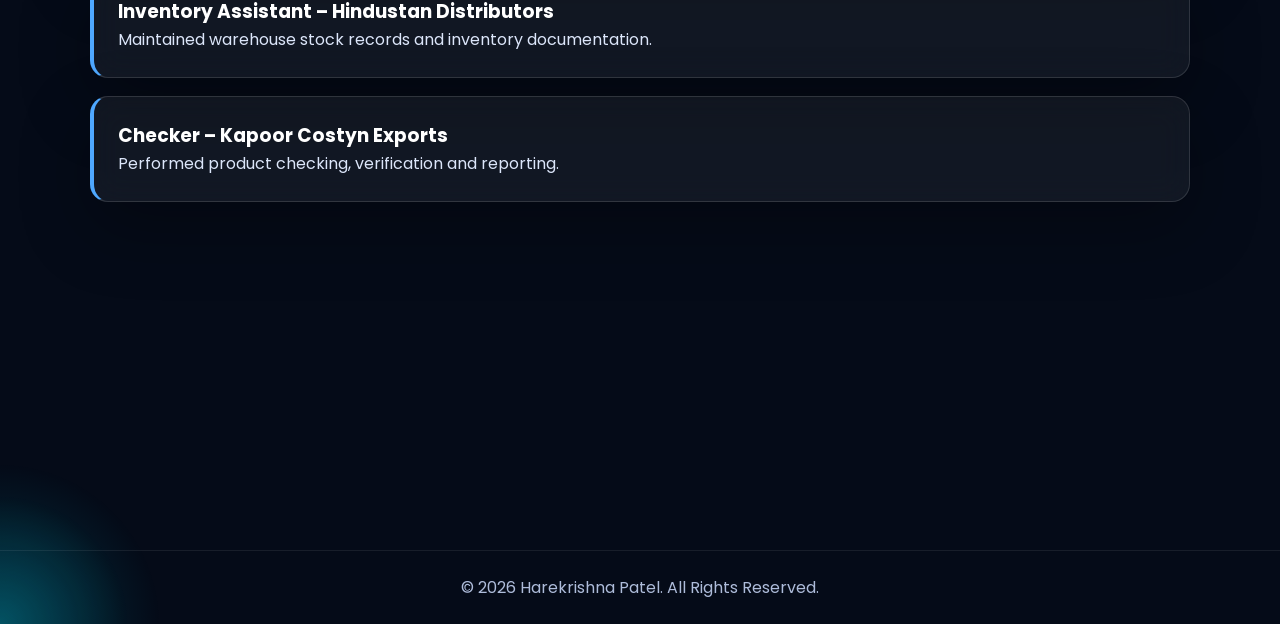
==== commit 5cb9cafe: "Update index.html" ====
--- a/index.html
+++ b/index.html
@@ -54,10 +54,10 @@
 
 <section id="projects" class="section"><div class="title"><h2><i class="fa-solid fa-folder-open"></i> Featured Projects</h2></div><div class="projects">
 <article class="project"><div class="thumb">
-    <img src="pmm1.jpg" alt="Prem Mart Logo" class="project-logo">
+    <img src="pmm1.png" alt="Prem Mart Logo" class="project-logo">
 </div><h3>Prem Mart – Online Grocery Store</h3><p>Full-stack grocery website with user login, cart, checkout, order tracking and admin panel. Integrated with Firebase.</p><span>HTML</span><span>CSS</span><span>JavaScript</span><span>Firebase</span></article>
 <article class="project"><div class="thumb">
-    <img src="cv.jpg" alt="Portfolio Logo" class="project-logo">
+    <img src="cv.png" alt="Portfolio Logo" class="project-logo">
 </div><h3>Personal Portfolio Website</h3><p>Modern responsive portfolio to showcase projects, skills, certificates and achievements with smooth UI/UX.</p><span>HTML</span><span>CSS</span><span>GitHub Pages</span></article>
 <article class="project"><div class="thumb">
     <img src="tata.png" alt="Tata Logo" class="project-logo">
